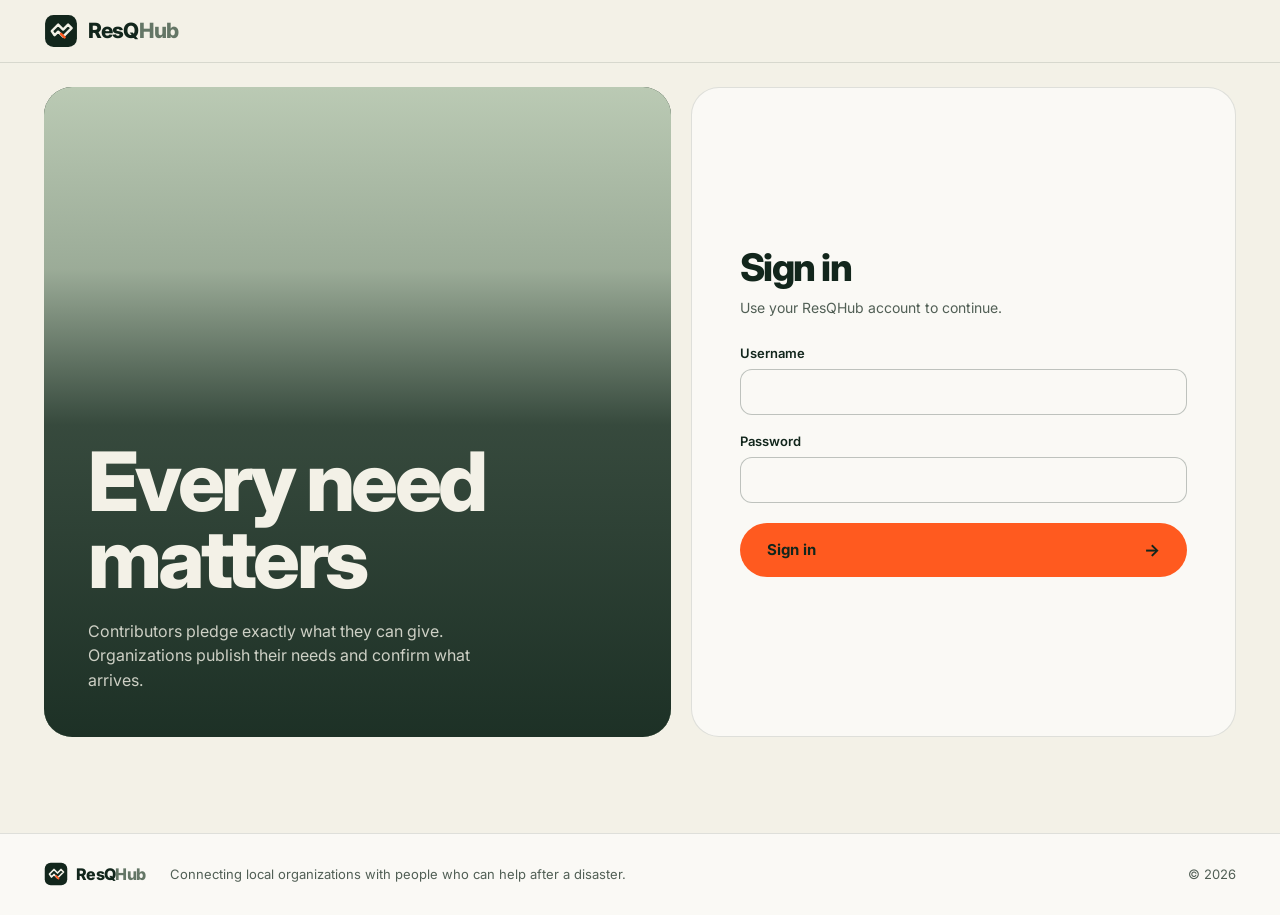
==== index.html @ 6f6820b9 "Remove eyebrow labels from page intros Drop the small uppercase labels above the home, dashboard, di" ====
<!doctype html>
<html lang="en">

<head>
    <meta charset="utf-8">
    <meta name="viewport" content="width=device-width, initial-scale=1">
    <title>ResQHub | Every need matters</title>
    <meta name="description" content="Find relief needs published by local organizations and pledge what you can give.">
    <link rel="preconnect" href="https://fonts.googleapis.com">
    <link rel="preconnect" href="https://fonts.gstatic.com" crossorigin>
    <link rel="stylesheet" href="https://fonts.googleapis.com/css2?family=Inter:wght@400;500;600;700;800&display=swap">
    <link rel="stylesheet" href="css/styles.css">
    <script src="js/store.js" defer></script>
    <script src="js/auth.js" defer></script>
    <script src="js/ui.js" defer></script>
    <script src="js/pages/home.js" defer></script>
</head>

<body>
    <a class="skip" href="#main">Skip to content</a>

    <header class="topbar">
        <div class="topbar__inner">
            <a class="brand" href="index.html" aria-label="ResQHub home">
                <svg class="brand__mark" viewBox="0 0 48 48" aria-hidden="true">
                    <rect class="bm-bg" x="1.5" y="1.5" width="45" height="45" rx="12" />
                    <path class="bm-line" d="M11 24l9-9 7 7 7-7 5 5-12 12-7-7-5 5z" />
                    <path class="bm-spark" d="M24 28l5 5" />
                </svg>
                <span class="brand__name">ResQ<span>Hub</span></span>
            </a>
            <nav class="nav" aria-label="Main">
                <a href="index.html" aria-current="page">Home</a>
                <a class="hub-only" href="dashboard.html">My organization</a>
                <a class="hub-only" href="offers.html">Incoming offers <span class="count" data-pending-count hidden></span></a>
                <a href="disasters.html">Disasters</a>
            </nav>
            <div class="account">
                <span class="account__who"><strong data-account-name></strong><small data-account-role></small></span>
                <button class="btn btn--ghost btn--sm" type="button" data-logout>Log out</button>
            </div>
        </div>
    </header>

    <main class="wrap" id="main">
        <div class="flash" id="flash" aria-live="polite"></div>

        <section class="hero" aria-labelledby="hero-title">
            <span class="hero__media" aria-hidden="true"></span>
            <div class="hero__content">
                <h1 id="hero-title">Every need<br>matters</h1>
                <p class="lede citizen-only">Find a specific request from a local organization and pledge exactly what you can give.</p>
                <p class="lede hub-only">Publish what your organization needs and follow every pledge until it arrives.</p>
                <div class="actions">
                    <a class="btn btn--loud btn--lg citizen-only" href="#needs">Explore needs <span class="arrow" aria-hidden="true">→</span></a>
                    <a class="btn btn--loud btn--lg hub-only" href="need-form.html">Publish a need <span aria-hidden="true">+</span></a>
                    <a class="btn btn--ghost btn--lg" href="disasters.html">View disasters <span class="arrow" aria-hidden="true">→</span></a>
                </div>
            </div>
            <dl class="hero__stats">
                <div><dt>Open needs</dt><dd id="stat-needs">–</dd></div>
                <div><dt>Disaster events</dt><dd id="stat-events">–</dd></div>
                <div><dt>Organizations</dt><dd id="stat-hubs">–</dd></div>
            </dl>
        </section>

        <section class="section" id="needs" aria-labelledby="needs-title">
            <div class="section__head">
                <div>
                    <h2 id="needs-title">Relief needs <span class="pill-num" id="open-count" title="Open needs">0</span></h2>
                    <p class="citizen-only">Find a specific request and offer the quantity you can provide.</p>
                    <p class="hub-only">Every published request. You can edit the ones your organization owns.</p>
                </div>
            </div>

            <form class="toolbar" id="filters" role="search" aria-label="Filter needs">
                <div class="field field--grow">
                    <label class="field__label" for="search">Search</label>
                    <input class="input" id="search" type="search" placeholder="Needs, locations, organizations" autocomplete="off">
                </div>
                <div class="field">
                    <label class="field__label" for="category">Category</label>
                    <select class="input select" id="category">
                        <option value="All">All categories</option>
                        <option value="Goods">Goods</option>
                        <option value="Volunteers">Volunteers</option>
                    </select>
                </div>
                <div class="field">
                    <label class="field__label" for="disaster">Disaster</label>
                    <select class="input select" id="disaster">
                        <option value="All">All disasters</option>
                    </select>
                </div>
            </form>

            <p class="results-count" id="result-count" aria-live="polite"></p>
            <div class="cards" id="results"></div>
        </section>

        <nav class="shortcuts" aria-label="Shortcuts">
            <a class="shortcut" href="disasters.html">Disasters <span aria-hidden="true">↗</span></a>
            <a class="shortcut hub-only" href="dashboard.html">My organization <span aria-hidden="true">↗</span></a>
            <a class="shortcut hub-only" href="offers.html">Incoming offers <span aria-hidden="true">↗</span></a>
        </nav>
    </main>

    <footer class="footer">
        <div class="footer__inner">
            <p class="footer__brand">
                <svg class="footer__mark" viewBox="0 0 48 48" aria-hidden="true">
                    <rect class="bm-bg" x="1.5" y="1.5" width="45" height="45" rx="12" />
                    <path class="bm-line" d="M11 24l9-9 7 7 7-7 5 5-12 12-7-7-5 5z" />
                    <path class="bm-spark" d="M24 28l5 5" />
                </svg>
                <span class="brand__name">ResQ<span>Hub</span></span>
            </p>
            <p class="footer__text">Connecting local organizations with people who can help after a disaster.</p>
            <p class="footer__copy">&copy; 2026</p>
        </div>
    </footer>
</body>

</html>
---- css/styles.css ----
/* =========================================================================
   ResQHub styles

   Three-color system (60 / 30 / 10):
     --base  60%  cream        page background and surfaces
     --soft  30%  sage green   hero, tiles, chips, active states
     --loud  10%  orange       primary actions and things that need attention
   --ink is the darkest shade of the green and is used for text.
   Every other color in this file is mixed from these four: no new hues.
   ========================================================================= */

/* ---------- 1. Tokens ---------- */
:root {
  --base: #F3F1E7;
  --soft: #C9D8C1;
  --loud: #FF5A1F;
  --ink: #12261C;

  --on-loud: var(--ink);
  --surface: color-mix(in srgb, var(--base) 40%, #fff);
  --soft-tint: color-mix(in srgb, var(--soft) 38%, var(--base));
  --line: color-mix(in srgb, var(--ink) 12%, transparent);
  --line-strong: color-mix(in srgb, var(--ink) 26%, transparent);
  --muted: color-mix(in srgb, var(--ink) 72%, var(--base));
  --ink-on-soft: color-mix(in srgb, var(--ink) 86%, var(--soft));

  /* Text and lines on top of photos (photos sit under a dark green scrim) */
  --on-photo: var(--base);
  --on-photo-muted: color-mix(in srgb, var(--base) 82%, transparent);
  --on-photo-line: color-mix(in srgb, var(--base) 22%, transparent);
  --glass: color-mix(in srgb, var(--ink) 55%, transparent);

  --radius-lg: 28px;
  --radius: 18px;
  --radius-sm: 12px;
  --pill: 999px;
  --shadow-lift: 0 22px 40px -22px color-mix(in srgb, var(--ink) 40%, transparent);
  --font: "Inter", system-ui, -apple-system, "Segoe UI", Roboto, Arial, sans-serif;

  /* Photos (blended into the sage hue, see .photo) */
  --img-hero: url("https://images.unsplash.com/photo-1470770841072-f978cf4d019e?auto=format&fit=crop&w=2000&q=80");
  --img-flood: url("https://images.unsplash.com/photo-1500534623283-312aade485b7?auto=format&fit=crop&w=900&q=75");
  --img-fire: url("https://images.unsplash.com/photo-1473448912268-2022ce9509d8?auto=format&fit=crop&w=900&q=75");
  --img-quake: url("https://images.unsplash.com/photo-1441974231531-c6227db76b6e?auto=format&fit=crop&w=900&q=75");
}

/* ---------- 2. Base ---------- */
*,
*::before,
*::after { box-sizing: border-box; }

[hidden] { display: none !important; }

html {
  -webkit-text-size-adjust: 100%;
  scroll-padding-top: 150px;
}

body {
  margin: 0;
  min-height: 100vh;
  display: flex;
  flex-direction: column;
  background: var(--base);
  color: var(--ink);
  font: 400 15px/1.55 var(--font);
  -webkit-font-smoothing: antialiased;
}

h1, h2, h3 { margin: 0; line-height: 1.1; }
p, dl, dd { margin: 0; }
a { color: inherit; }
img, svg { display: block; }
button, input, select, textarea { font: inherit; color: inherit; }

:focus-visible {
  outline: 3px solid var(--ink);
  outline-offset: 3px;
}

.on-photo :focus-visible { outline-color: var(--base); }

.skip {
  position: absolute;
  top: -60px;
  left: 16px;
  z-index: 100;
  padding: 10px 16px;
  border-radius: var(--pill);
  background: var(--ink);
  color: var(--base);
  font-weight: 600;
  text-decoration: none;
}

.skip:focus { top: 12px; }

/* Role-based visibility (body[data-role] is set by js/ui.js) */
body:not([data-role="hub"]) .hub-only { display: none; }
body[data-role="hub"] .citizen-only { display: none; }

/* ---------- 3. Layout ---------- */
.wrap {
  flex: 1;
  width: 100%;
  max-width: 1240px;
  margin: 0 auto;
  padding: 0 24px 96px;
}

.two {
  display: grid;
  grid-template-columns: minmax(0, 1fr) minmax(0, 1fr);
  gap: 20px;
  align-items: stretch;
}

.section {
  margin-top: 64px;
  scroll-margin-top: 120px; /* #needs lands below the sticky header */
}

.section__head {
  display: flex;
  align-items: flex-end;
  justify-content: space-between;
  gap: 16px;
  margin-bottom: 24px;
}

.section__head h2 {
  display: flex;
  align-items: center;
  gap: 12px;
  font-size: clamp(28px, 3.4vw, 40px);
  font-weight: 800;
  letter-spacing: -.04em;
}

.section__head p { margin-top: 8px; color: var(--muted); }

/* ---------- 4. Header ---------- */
.topbar {
  position: sticky;
  top: 0;
  z-index: 20;
  background: color-mix(in srgb, var(--base) 90%, transparent);
  backdrop-filter: blur(12px);
  border-bottom: 1px solid var(--line);
}

.topbar__inner {
  max-width: 1240px;
  margin: 0 auto;
  padding: 14px 24px;
  display: flex;
  align-items: center;
  gap: 28px;
}

.brand {
  display: inline-flex;
  align-items: center;
  gap: 10px;
  font-size: 21px;
  font-weight: 800;
  letter-spacing: -.04em;
  text-decoration: none;
}

.brand__mark { width: 34px; height: 34px; flex: none; }
.bm-bg { fill: var(--ink); }
.bm-line { fill: none; stroke: var(--base); stroke-width: 3.4; stroke-linecap: round; stroke-linejoin: round; }
.bm-spark { fill: none; stroke: var(--loud); stroke-width: 3.6; stroke-linecap: round; }
.brand__name span { color: color-mix(in srgb, var(--ink) 55%, var(--soft)); }

.nav {
  display: flex;
  flex: 1;
  flex-wrap: wrap;
  gap: 4px;
}

.nav a {
  display: inline-flex;
  align-items: center;
  gap: 8px;
  padding: 9px 14px;
  border-radius: var(--pill);
  color: var(--muted);
  font-size: 14px;
  font-weight: 600;
  text-decoration: none;
  transition: background-color .15s, color .15s;
}

.nav a:hover { color: var(--ink); background: var(--soft-tint); }
.nav a[aria-current="page"] { color: var(--ink); background: var(--soft); }

/* Signed-in user and "Log out" (filled by js/ui.js) */
.account {
  display: flex;
  align-items: center;
  gap: 12px;
  white-space: nowrap;
}

.account__who {
  display: grid;
  line-height: 1.25;
  text-align: right;
}

.account__who strong { font-size: 13.5px; font-weight: 700; }
.account__who small { color: var(--muted); font-size: 12px; }

/* ---------- 5. Buttons ---------- */
.btn {
  --b-bg: var(--surface);
  --b-fg: var(--ink);
  --b-bd: var(--line-strong);
  display: inline-flex;
  align-items: center;
  justify-content: center;
  gap: 10px;
  min-height: 42px;
  padding: 0 18px;
  border: 1px solid var(--b-bd);
  border-radius: var(--pill);
  background: var(--b-bg);
  color: var(--b-fg);
  font: 600 14px/1 var(--font);
  text-decoration: none;
  white-space: nowrap;
  cursor: pointer;
  transition: background-color .15s, box-shadow .2s, transform .15s;
}

.btn:hover { --b-bg: var(--soft-tint); }
.btn:active { transform: translateY(1px); }

.btn--ghost { --b-bg: transparent; }
.btn--ghost:hover { --b-bg: color-mix(in srgb, var(--surface) 55%, transparent); }

/* The loud button: use it only for the main action of a screen or row */
.btn--loud {
  --b-bg: var(--loud);
  --b-fg: var(--on-loud);
  --b-bd: transparent;
  font-weight: 700;
}

.btn--loud:hover {
  --b-bg: var(--loud);
  transform: translateY(-1px);
  box-shadow: 0 10px 24px -10px color-mix(in srgb, var(--loud) 80%, var(--ink));
}

.btn--light { --b-bg: var(--base); --b-bd: transparent; }
.btn--light:hover { --b-bg: var(--surface); }

.btn--lg { min-height: 54px; padding: 0 26px; font-size: 15px; }
.btn--sm { min-height: 36px; padding: 0 14px; font-size: 13px; }

.btn:disabled,
.btn.is-disabled {
  --b-bg: transparent;
  --b-fg: var(--muted);
  --b-bd: var(--line);
  cursor: not-allowed;
  box-shadow: none;
  transform: none;
}

.on-photo .btn--ghost { --b-fg: var(--on-photo); --b-bd: color-mix(in srgb, var(--base) 45%, transparent); }
.on-photo .btn--ghost:hover { --b-bg: color-mix(in srgb, var(--base) 12%, transparent); }

.on-photo .btn.is-disabled {
  --b-fg: color-mix(in srgb, var(--base) 78%, transparent);
  --b-bd: color-mix(in srgb, var(--base) 35%, transparent);
}

.btn .arrow { font-size: 17px; line-height: 0; transition: transform .15s; }
.btn:hover .arrow { transform: translateX(3px); }

.back {
  display: inline-flex;
  align-items: center;
  gap: 8px;
  color: var(--muted);
  font-size: 14px;
  font-weight: 600;
  text-decoration: none;
}

.back:hover { color: var(--ink); }
.on-photo .back { color: var(--on-photo-muted); }
.on-photo .back:hover { color: var(--on-photo); }

/* ---------- 6. Small labels: chip, tag, counts ---------- */
.chip {
  display: inline-flex;
  align-items: center;
  gap: 7px;
  padding: 6px 11px 6px 9px;
  border-radius: var(--pill);
  background: var(--base);
  color: var(--ink);
  font-size: 11px;
  font-weight: 700;
  letter-spacing: .08em;
  text-transform: uppercase;
  white-space: nowrap;
}

.chip img { width: 15px; height: 15px; }

.chip--glass,
.on-photo .tag {
  background: var(--glass);
  color: var(--on-photo);
  box-shadow: inset 0 0 0 1px var(--on-photo-line);
  backdrop-filter: blur(8px);
}

.tag {
  align-self: flex-start;
  display: inline-block;
  padding: 4px 10px;
  border-radius: var(--pill);
  background: var(--soft-tint);
  font-size: 11px;
  font-weight: 700;
  letter-spacing: .06em;
  text-transform: uppercase;
}

/* A category tag with a status badge next to it */
.tags {
  display: flex;
  flex-wrap: wrap;
  align-items: center;
  gap: 6px;
}

.tags .tag { align-self: auto; }

.pill-num {
  display: inline-grid;
  place-items: center;
  min-width: 36px;
  height: 36px;
  padding: 0 10px;
  border-radius: var(--pill);
  background: var(--soft);
  font-size: 15px;
  font-weight: 700;
  letter-spacing: 0;
}

/* Loud badge: counts that need someone's attention (pending offers) */
.count {
  display: inline-grid;
  place-items: center;
  min-width: 22px;
  height: 22px;
  padding: 0 7px;
  border-radius: var(--pill);
  background: var(--loud);
  color: var(--on-loud);
  font-size: 12px;
  font-weight: 700;
  line-height: 1;
  white-space: nowrap; /* "1 pending" stays on one line next to a long title */
  flex: none;
}

/* ---------- 7. Hero (home) ---------- */
.hero {
  position: relative;
  isolation: isolate;
  overflow: hidden;
  min-height: 540px;
  margin-top: 24px;
  padding: 72px 64px 36px;
  border-radius: var(--radius-lg);
  background: var(--soft);
  display: flex;
  flex-direction: column;
  justify-content: space-between;
  gap: 56px;
}

.hero__media {
  position: absolute;
  inset: 0;
  z-index: -2;
  background: var(--soft) var(--img-hero) center 55% / cover;
  background-blend-mode: luminosity;
}

.hero::after {
  content: "";
  position: absolute;
  inset: 0;
  z-index: -1;
  background: linear-gradient(90deg, var(--soft) 38%, color-mix(in srgb, var(--soft) 72%, transparent) 62%, color-mix(in srgb, var(--soft) 8%, transparent) 100%);
}

.hero__content { max-width: 800px; }

.hero h1 {
  margin: 0 0 26px;
  font-size: clamp(56px, 9vw, 128px);
  font-weight: 800;
  line-height: .94;
  letter-spacing: -.045em;
}

.lede {
  max-width: 520px;
  color: var(--ink-on-soft);
  font-size: 17px;
}

.actions {
  display: flex;
  flex-wrap: wrap;
  gap: 12px;
  margin-top: 32px;
}

.hero__stats {
  display: grid;
  grid-template-columns: repeat(3, minmax(0, 1fr));
  gap: 16px;
  max-width: 640px;
  padding-top: 20px;
  border-top: 1px solid color-mix(in srgb, var(--ink) 24%, transparent);
}

.hero__stats dt { color: var(--ink-on-soft); font-size: 13px; }
.hero__stats dd { margin-top: 2px; font-size: 34px; font-weight: 800; letter-spacing: -.035em; }

/* ---------- 8. Page intro ---------- */
.intro { padding: 44px 0 28px; }

.intro .back + .intro__title { margin-top: 16px; }

.intro__title {
  font-size: clamp(34px, 4.6vw, 56px);
  font-weight: 800;
  letter-spacing: -.045em;
}

.intro__text {
  max-width: 620px;
  margin-top: 12px;
  color: var(--muted);
  font-size: 16px;
}

.intro__actions {
  display: flex;
  flex-wrap: wrap;
  gap: 12px;
  margin-top: 24px;
}

/* ---------- 9. Photo surfaces ---------- */
/* .on-photo puts light text over a photo; the ::after scrim keeps it readable */
.on-photo {
  position: relative;
  isolation: isolate;
  overflow: hidden;
  background: var(--ink);
  color: var(--on-photo);
}

.on-photo::after {
  content: "";
  position: absolute;
  inset: 0;
  z-index: -1;
  pointer-events: none;
  background: linear-gradient(180deg,
      color-mix(in srgb, var(--ink) 8%, transparent) 0%,
      color-mix(in srgb, var(--ink) 25%, transparent) 28%,
      color-mix(in srgb, var(--ink) 80%, transparent) 52%,
      color-mix(in srgb, var(--ink) 94%, transparent) 100%);
}

.on-photo--side::after {
  background: linear-gradient(90deg,
      color-mix(in srgb, var(--ink) 94%, transparent) 0%,
      color-mix(in srgb, var(--ink) 78%, transparent) 45%,
      color-mix(in srgb, var(--ink) 28%, transparent) 100%);
}

/* Luminosity blend: the photo keeps its light and shade but takes the sage hue */
.photo {
  position: absolute;
  inset: 0;
  z-index: -2;
  background-color: var(--soft);
  background-position: center;
  background-size: cover;
  background-blend-mode: luminosity;
  transition: transform .6s ease;
}

.photo--flood { background-image: var(--img-flood); }
.photo--fire { background-image: var(--img-fire); }
.photo--quake { background-image: var(--img-quake); }
.photo--hero { background-image: var(--img-hero); }

/* ---------- 10. Cards (needs and disaster events) ---------- */
.cards {
  display: grid;
  grid-template-columns: repeat(3, minmax(0, 1fr));
  gap: 20px;
}

.card {
  display: flex;
  flex-direction: column;
  min-height: 500px;
  border-radius: var(--radius);
  transition: transform .2s, box-shadow .2s;
}

.card:hover {
  transform: translateY(-3px);
  box-shadow: var(--shadow-lift);
}

.card:hover .photo { transform: scale(1.05); }

.card__top {
  flex: 1 0 150px;
  display: flex;
  flex-wrap: wrap;
  align-items: flex-start;
  justify-content: space-between;
  gap: 8px;
  padding: 16px;
}

.card__body {
  display: flex;
  flex-direction: column;
  padding: 0 22px 20px;
}

.card__title {
  margin: 12px 0 6px;
  font-size: 23px;
  font-weight: 700;
  letter-spacing: -.03em;
}

.card__sub,
.card__meta,
.card__place { color: var(--on-photo-muted); font-size: 13px; }

.card__meta { font-size: 12.5px; }

.card__desc {
  display: -webkit-box;
  -webkit-box-orient: vertical;
  -webkit-line-clamp: 3;
  overflow: hidden;
  margin-top: 10px;
  color: var(--on-photo-muted);
  font-size: 14px;
}

.qty {
  display: flex;
  align-items: baseline;
  justify-content: space-between;
  gap: 8px;
  padding-top: 22px;
}

.qty strong { font-size: 30px; font-weight: 800; letter-spacing: -.04em; }
.qty small { margin-left: 4px; color: var(--on-photo-muted); font-size: 13px; font-weight: 500; letter-spacing: 0; }
.qty span { color: var(--on-photo-muted); font-size: 13px; }

.card__foot {
  display: flex;
  align-items: center;
  justify-content: space-between;
  gap: 12px;
  min-height: 53px; /* same height with or without a button (an Organization Representative sees none on other hubs' needs) */
  margin-top: 18px;
  padding-top: 16px;
  border-top: 1px solid var(--on-photo-line);
}

.card--event { min-height: 470px; }

.mini-stats {
  display: flex;
  gap: 32px;
  margin-top: 18px;
}

.mini-stats dt { color: var(--on-photo-muted); font-size: 12.5px; }
.mini-stats dd { font-size: 26px; font-weight: 800; letter-spacing: -.035em; }

/* ---------- 11. Progress bar ---------- */
.bar {
  appearance: none;
  -webkit-appearance: none;
  display: block;
  width: 100%;
  height: 8px;
  margin: 12px 0 10px;
  border: 0;
  border-radius: var(--pill);
  overflow: hidden;
  background: color-mix(in srgb, var(--soft) 55%, var(--base));
  color: var(--ink);
}

.bar::-webkit-progress-bar { background: color-mix(in srgb, var(--soft) 55%, var(--base)); border-radius: var(--pill); }
.bar::-webkit-progress-value { background: var(--ink); border-radius: var(--pill); }
.bar::-moz-progress-bar { background: var(--ink); border-radius: var(--pill); }

.on-photo .bar,
.on-photo .bar::-webkit-progress-bar { background: color-mix(in srgb, var(--base) 24%, transparent); }
.on-photo .bar::-webkit-progress-value { background: var(--base); }
.on-photo .bar::-moz-progress-bar { background: var(--base); }

/* ---------- 12. Banner (disaster details) ---------- */
.banner {
  min-height: 420px;
  margin-top: 24px;
  padding: 32px 48px 36px;
  border-radius: var(--radius-lg);
  display: flex;
  flex-direction: column;
  gap: 28px;
}

.banner__top {
  display: flex;
  align-items: center;
  justify-content: space-between;
  gap: 12px;
  margin-bottom: auto;
}

.banner__title {
  max-width: 780px;
  font-size: clamp(36px, 5vw, 64px);
  font-weight: 800;
  letter-spacing: -.045em;
}

.banner__text {
  max-width: 620px;
  margin-top: 14px;
  color: var(--on-photo-muted);
  font-size: 16px;
}

/* ---------- 13. Panels and facts ---------- */
.panel {
  padding: 28px;
  background: var(--surface);
  border: 1px solid var(--line);
  border-radius: var(--radius);
}

.panel.on-photo { border: 0; }

.panel--photo {
  min-height: 520px;
  display: flex;
  flex-direction: column;
}

.panel__top {
  display: flex;
  flex-wrap: wrap;
  align-items: flex-start;
  justify-content: space-between;
  gap: 8px;
  margin-bottom: auto;
  padding-bottom: 32px;
}

.panel__head {
  display: flex;
  align-items: center;
  justify-content: space-between;
  gap: 12px;
}

.panel__title { font-size: 24px; font-weight: 800; letter-spacing: -.035em; }
.panel__title--lg { font-size: clamp(28px, 3.2vw, 38px); letter-spacing: -.04em; }
.panel__sub { margin-top: 8px; color: var(--muted); font-size: 14px; }
.on-photo .panel__sub,
.panel__notes { color: var(--on-photo-muted); }
.panel__notes { font-size: 14px; }

.panel--form { max-width: 860px; }

/* Success box on top of the need form (need-form.html): the form stays visible, blurred, behind it */
.panel--form { position: relative; }

.form-done {
  position: absolute;
  inset: 0;
  z-index: 2;
  display: flex;
  align-items: flex-start;
  justify-content: center;
  padding: 56px 24px;
  border-radius: inherit;
  background: color-mix(in srgb, var(--surface) 72%, transparent);
  backdrop-filter: blur(3px);
}

.form-done__box {
  width: min(100%, 540px);
  padding: 32px 32px 28px;
  border: 1px solid var(--line);
  border-radius: var(--radius);
  background: var(--surface);
  box-shadow: var(--shadow-lift);
  text-align: center;
}

.form-done__box:focus { outline: none; }

.form-done__box::before {
  content: "✓";
  display: grid;
  place-items: center;
  width: 48px;
  height: 48px;
  margin: 0 auto 16px;
  border-radius: 50%;
  background: var(--ink);
  color: var(--base);
  font-size: 22px;
  font-weight: 800;
}

.form-done__title { font-size: 24px; font-weight: 800; letter-spacing: -.035em; }
.form-done__text { margin-top: 8px; color: var(--muted); font-size: 15px; }

.form-done__actions {
  display: flex;
  flex-wrap: wrap;
  justify-content: center;
  gap: 10px;
  margin-top: 24px;
}

.facts {
  display: grid;
  grid-template-columns: repeat(3, minmax(0, 1fr));
  gap: 10px;
  margin: 20px 0;
}

.facts--4 { grid-template-columns: repeat(4, minmax(0, 1fr)); margin: 0; }

.facts div { padding: 12px 14px; border-radius: var(--radius-sm); background: var(--soft-tint); }
.facts dt { color: var(--ink-on-soft); font-size: 12px; }
.facts dd { margin-top: 2px; font-size: 17px; font-weight: 700; overflow-wrap: anywhere; }

.on-photo .facts div {
  background: color-mix(in srgb, var(--base) 12%, transparent);
  box-shadow: inset 0 0 0 1px var(--on-photo-line);
  backdrop-filter: blur(8px);
}

.on-photo .facts dt { color: var(--on-photo-muted); }

/* ---------- 14. Need rows (disaster details, dashboard) ---------- */
.rows { display: grid; gap: 12px; }

.row {
  display: flex;
  align-items: center;
  justify-content: space-between;
  gap: 24px;
  padding: 22px 24px;
  background: var(--surface);
  border: 1px solid var(--line);
  border-radius: var(--radius);
}

.row__main { flex: 1; min-width: 0; }

.row__title {
  margin: 10px 0 4px;
  font-size: 20px;
  font-weight: 700;
  letter-spacing: -.025em;
}

.row__sub,
.row__meta { color: var(--muted); font-size: 13.5px; }
.row .bar { max-width: 440px; }

.row__side {
  flex: none;
  min-width: 180px;
  display: flex;
  flex-direction: column;
  align-items: flex-end;
  gap: 2px;
  text-align: right;
}

.row__qty { font-size: 28px; font-weight: 800; letter-spacing: -.04em; line-height: 1.1; }
.row__qty small { margin-left: 4px; color: var(--muted); font-size: 13px; font-weight: 500; letter-spacing: 0; }
.row__hint { margin-bottom: 10px; color: var(--muted); font-size: 12.5px; }

.hub-group + .hub-group { margin-top: 36px; }

.hub-group__head {
  display: flex;
  flex-wrap: wrap;
  align-items: flex-end;
  justify-content: space-between;
  gap: 8px 12px;
  margin-bottom: 14px;
  padding-bottom: 12px;
  border-bottom: 1px solid var(--line);
}

.hub-group__name { font-size: 22px; font-weight: 800; letter-spacing: -.03em; }
.hub-group__mail { color: var(--muted); font-size: 13.5px; }
.hub-group__count { color: var(--muted); font-size: 13.5px; font-weight: 600; }

/* ---------- 15. Dashboard stats ---------- */
.stats {
  display: grid;
  grid-template-columns: repeat(3, minmax(0, 1fr));
  gap: 16px;
}

.stat {
  padding: 22px 24px;
  border-radius: var(--radius);
  background: var(--soft);
}

.stat__value {
  display: flex;
  align-items: center;
  gap: 12px;
  font-size: 40px;
  font-weight: 800;
  letter-spacing: -.04em;
  line-height: 1.1;
}

.stat__label { color: var(--ink-on-soft); font-size: 14px; }

/* Pending offers waiting for this hub: a loud dot next to the number */
.stat--alert .stat__value::after {
  content: "";
  width: 12px;
  height: 12px;
  border-radius: 50%;
  background: var(--loud);
}

/* ---------- 16. Forms ---------- */
.toolbar {
  display: flex;
  flex-wrap: wrap;
  align-items: flex-end;
  gap: 12px;
  padding: 16px;
  border-radius: var(--radius);
  background: var(--soft-tint);
}

.results-count { margin: 18px 0 14px; color: var(--muted); font-size: 14px; }

.form { display: grid; gap: 16px; }

.formgrid {
  display: grid;
  grid-template-columns: repeat(2, minmax(0, 1fr));
  gap: 18px;
}

.formgrid .wide { grid-column: 1 / -1; }

.field { display: flex; flex-direction: column; gap: 6px; min-width: 0; }
.toolbar .field { flex: 0 1 220px; }
.toolbar .field--grow { flex: 1 1 320px; }

.field__label { font-size: 13px; font-weight: 600; }
.field__hint { color: var(--muted); font-size: 12.5px; }

.input {
  width: 100%;
  min-height: 46px;
  padding: 0 14px;
  border: 1px solid var(--line-strong);
  border-radius: var(--radius-sm);
  background: var(--surface);
  color: var(--ink);
  transition: border-color .15s, box-shadow .15s;
}

textarea.input {
  min-height: 104px;
  padding: 12px 14px;
  line-height: 1.5;
  resize: vertical;
}

.input::placeholder { color: color-mix(in srgb, var(--ink) 50%, var(--base)); }

.input:focus {
  outline: none;
  border-color: var(--ink);
  box-shadow: 0 0 0 4px color-mix(in srgb, var(--soft) 70%, transparent);
}

.input:disabled { opacity: .6; cursor: not-allowed; }

.input[aria-invalid="true"] {
  border-color: var(--ink);
  box-shadow: 0 0 0 3px var(--loud);
}

.select {
  appearance: none;
  -webkit-appearance: none;
  padding-right: 38px;
  cursor: pointer;
  background-image:
    linear-gradient(45deg, transparent 50%, var(--ink) 50%),
    linear-gradient(135deg, var(--ink) 50%, transparent 50%);
  background-position: calc(100% - 20px) 52%, calc(100% - 15px) 52%;
  background-size: 5px 5px;
  background-repeat: no-repeat;
}

.hint { color: var(--muted); font-size: 12.5px; }

.form .actions { margin-top: 4px; }
.panel__sub + .form { margin-top: 24px; }
.form-message:empty { display: none; }

/* ---------- 17. Messages ---------- */
.flash { margin-top: 20px; }
.flash:empty { display: none; }

.notice {
  display: flex;
  align-items: center;
  gap: 12px;
  padding: 13px 16px;
  border-radius: var(--radius-sm);
  background: var(--soft-tint);
  font-size: 14px;
}

.notice--ok::before,
.notice--error::before {
  flex: none;
  display: inline-grid;
  place-items: center;
  width: 20px;
  height: 20px;
  border-radius: 50%;
  font-size: 12px;
  font-weight: 800;
}

.notice--ok::before { content: "✓"; background: var(--ink); color: var(--base); }
.notice--error { background: color-mix(in srgb, var(--loud) 12%, var(--surface)); }
.notice--error::before { content: "!"; background: var(--loud); color: var(--on-loud); }

/* ---------- 18. Incoming offers ---------- */
.offers { margin-top: 18px; }

.offer {
  display: flex;
  flex-wrap: wrap;
  align-items: center;
  justify-content: space-between;
  gap: 10px 16px;
  padding: 16px 0;
  border-top: 1px solid var(--line);
}

.offer__info { flex: 1 1 260px; min-width: 0; }
.offer .tags { margin-bottom: 6px; }
.offer__title { font-weight: 700; }
.offer__meta { color: var(--muted); font-size: 13px; overflow-wrap: anywhere; }

.offer__actions {
  flex: 0 0 auto;
  display: flex;
  flex-wrap: wrap;
  align-items: center;
  justify-content: flex-end;
  gap: 8px;
}

/* Status badges share the .tag shape; only the fill says which state it is.
   Offers: pending / received / declined. Needs: available / pledged / completed. */
.status {
  display: inline-block;
  padding: 4px 10px;
  border-radius: var(--pill);
  background: var(--soft-tint);
  font-size: 11px;
  font-weight: 700;
  letter-spacing: .06em;
  text-transform: uppercase;
  white-space: nowrap;
}

.status--pending { background: color-mix(in srgb, var(--loud) 22%, var(--base)); }
.status--available { background: var(--soft); }
.status--received,
.status--completed { background: var(--ink); color: var(--base); }
.status--pledged { background: transparent; box-shadow: inset 0 0 0 1px var(--line-strong); }
.status--declined { background: transparent; color: var(--muted); box-shadow: inset 0 0 0 1px var(--line); }

/* Confirm / decline dialog (offers.html). Native <dialog>: top layer, Esc closes */
.dialog {
  width: min(100% - 32px, 460px);
  padding: 0;
  border: 0;
  border-radius: var(--radius);
  background: var(--surface);
  color: var(--ink);
  box-shadow: var(--shadow-lift), 0 0 0 1px var(--line);
}

.dialog::backdrop {
  background: color-mix(in srgb, var(--ink) 45%, transparent);
  backdrop-filter: blur(2px);
}

.dialog__body { padding: 28px; }
.dialog__title { font-size: 22px; font-weight: 800; letter-spacing: -.03em; }

.dialog__offer {
  margin-top: 16px;
  padding: 14px 16px;
  border-radius: var(--radius-sm);
  background: var(--soft-tint);
}

.dialog__text { margin-top: 14px; color: var(--muted); font-size: 14.5px; }

.dialog__actions {
  display: flex;
  flex-wrap: wrap;
  justify-content: flex-end;
  gap: 10px;
  margin-top: 24px;
}

/* ---------- 19. Empty states and shortcuts ---------- */
.empty {
  grid-column: 1 / -1;
  display: grid;
  justify-items: center;
  gap: 10px;
  padding: 48px 24px;
  border: 1.5px dashed var(--line-strong);
  border-radius: var(--radius);
  color: var(--muted);
  text-align: center;
}

.empty__title { color: var(--ink); font-size: 18px; font-weight: 700; }
.empty .btn { margin-top: 6px; }

.shortcuts {
  display: grid;
  grid-template-columns: repeat(auto-fit, minmax(260px, 1fr));
  gap: 20px;
  margin-top: 20px;
}

.shortcut {
  display: flex;
  align-items: center;
  justify-content: space-between;
  gap: 16px;
  padding: 30px 32px;
  border-radius: var(--radius);
  background: var(--soft);
  font-size: 24px;
  font-weight: 800;
  letter-spacing: -.03em;
  text-decoration: none;
  transition: background-color .15s;
}

.shortcut:hover { background: color-mix(in srgb, var(--soft) 70%, var(--base)); }
.shortcut span { font-size: 28px; transition: transform .2s; }
.shortcut:hover span { transform: translate(3px, -3px); }

/* ---------- 20. Login ---------- */
.login {
  display: grid;
  grid-template-columns: minmax(0, 1.15fr) minmax(0, 1fr);
  gap: 20px;
  min-height: max(580px, calc(100svh - 250px));
  margin-top: 24px;
}

.login__media {
  display: flex;
  flex-direction: column;
  justify-content: flex-end;
  gap: 40px;
  padding: 40px 44px 44px;
  border-radius: var(--radius-lg);
}

.login__title {
  font-size: clamp(48px, 6.4vw, 96px);
  font-weight: 800;
  line-height: .94;
  letter-spacing: -.045em;
}

.login__text {
  max-width: 440px;
  margin-top: 22px;
  color: var(--on-photo-muted);
  font-size: 16px;
}

.login__panel {
  display: flex;
  flex-direction: column;
  justify-content: center;
  padding: 48px;
  border-radius: var(--radius-lg);
}

.login__submit { width: 100%; justify-content: space-between; }

/* ---------- 21. Footer ---------- */
.footer {
  border-top: 1px solid var(--line);
  background: var(--surface);
  color: var(--muted);
  font-size: 13px;
}

.footer__inner {
  max-width: 1240px;
  margin: 0 auto;
  padding: 28px 24px;
  display: flex;
  flex-wrap: wrap;
  align-items: center;
  gap: 10px 24px;
}

.footer__brand {
  display: inline-flex;
  align-items: center;
  gap: 8px;
  color: var(--ink);
  font-size: 16px;
  font-weight: 800;
  letter-spacing: -.04em;
}

.footer__mark { width: 24px; height: 24px; flex: none; }
.footer__text { flex: 1 1 280px; }
.footer__copy { margin-left: auto; white-space: nowrap; }

/* ---------- 22. Responsive ---------- */
@media (max-width: 1120px) {
  .topbar__inner { flex-wrap: wrap; gap: 10px 12px; padding: 12px 20px; }
  .nav { order: 3; flex: 1 1 100%; margin: 0 -6px; }
  .account { margin-left: auto; }
}

@media (max-width: 920px) {
  .wrap { padding: 0 20px 80px; }
  .hero { min-height: 480px; padding: 56px 40px 32px; }
  .cards { grid-template-columns: repeat(2, minmax(0, 1fr)); }
  .two { grid-template-columns: 1fr; }
  .panel--photo { min-height: 420px; }
  .banner { padding: 28px 32px 32px; }
  .facts--4 { grid-template-columns: repeat(2, minmax(0, 1fr)); }
  .login { grid-template-columns: 1fr; min-height: 0; }
  .login__media { min-height: 340px; }
  .login__panel { padding: 36px; }
}

@media (max-width: 600px) {
  .footer__inner { padding: 24px 16px; }
  .footer__copy { margin-left: 0; }
  .topbar__inner { padding: 12px 16px; }
  .account__who { display: none; }
  .wrap { padding: 0 16px 64px; }

  .hero { min-height: 0; margin-top: 16px; padding: 40px 22px 24px; border-radius: 22px; gap: 40px; }
  .hero::after { background: linear-gradient(180deg, color-mix(in srgb, var(--soft) 92%, transparent), color-mix(in srgb, var(--soft) 82%, transparent)); }
  .hero h1 { letter-spacing: -.04em; }
  .actions .btn { flex: 1 1 100%; justify-content: space-between; }
  .hero__stats dt { font-size: 12px; line-height: 1.3; }
  .hero__stats dd { font-size: 26px; }

  .intro { padding: 32px 0 22px; }
  .section { margin-top: 48px; }
  .section__head { flex-direction: column; align-items: flex-start; }

  .cards,
  .formgrid,
  .shortcuts { grid-template-columns: 1fr; }
  .card { min-height: 460px; }

  .banner { min-height: 0; padding: 22px 20px 24px; border-radius: 22px; }
  .panel { padding: 20px; }
  .facts { gap: 8px; }
  .facts div { padding: 10px 12px; }
  .facts dd { font-size: 15px; }

  .row { flex-direction: column; align-items: stretch; gap: 14px; padding: 18px; }
  .row__side { min-width: 0; align-items: flex-start; text-align: left; }

  .stats { gap: 10px; }
  .stat { padding: 16px; }
  .stat__value { font-size: 30px; }
  .stat__label { font-size: 12.5px; }

  .toolbar .field,
  .toolbar .field--grow { flex: 1 1 100%; }

  .offer__actions { justify-content: flex-start; }
  .dialog__body { padding: 22px 20px; }
  .dialog__actions { flex-direction: column-reverse; }
  .form-done { padding: 24px 16px; }
  .form-done__box { padding: 24px 20px 22px; }
  .form-done__actions .btn { flex: 1 1 100%; }
  .shortcut { padding: 24px; font-size: 21px; }

  .login { margin-top: 16px; gap: 14px; }
  .login__media { min-height: 240px; padding: 24px 22px; border-radius: 22px; gap: 28px; }
  .login__title { font-size: 46px; }
  .login__text { margin-top: 14px; font-size: 15px; }
  .login__panel { padding: 24px 20px; border-radius: 22px; }
}

@media (prefers-reduced-motion: reduce) {
  *,
  *::before,
  *::after {
    transition: none !important;
    scroll-behavior: auto !important;
  }
}
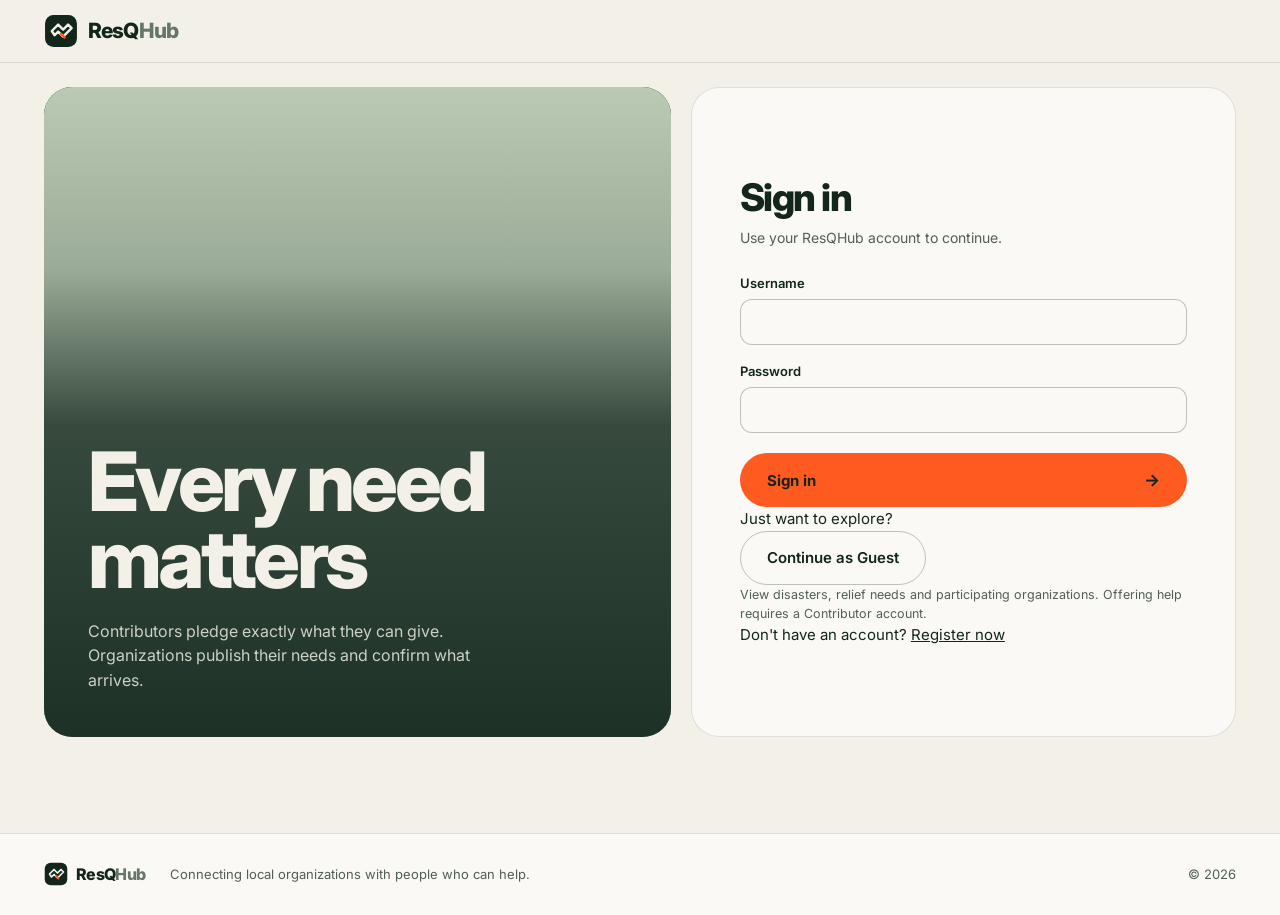
==== commit d571d61a: "Add logical details Add register page, guest logic, date and location logic" ====
--- a/index.html
+++ b/index.html
@@ -115,7 +115,7 @@
                 </svg>
                 <span class="brand__name">ResQ<span>Hub</span></span>
             </p>
-            <p class="footer__text">Connecting local organizations with people who can help after a disaster.</p>
+            <p class="footer__text">Connecting local organizations with people who can help.</p>
             <p class="footer__copy">&copy; 2026</p>
         </div>
     </footer>
--- a/css/styles.css
+++ b/css/styles.css
@@ -822,6 +822,7 @@
 .row__qty { font-size: 28px; font-weight: 800; letter-spacing: -.04em; line-height: 1.1; }
 .row__qty small { margin-left: 4px; color: var(--muted); font-size: 13px; font-weight: 500; letter-spacing: 0; }
 .row__hint { margin-bottom: 10px; color: var(--muted); font-size: 12.5px; }
+.row__qty + .btn { margin-top: 10px; } /* no hint between them on the dashboard */
 
 .hub-group + .hub-group { margin-top: 36px; }
 
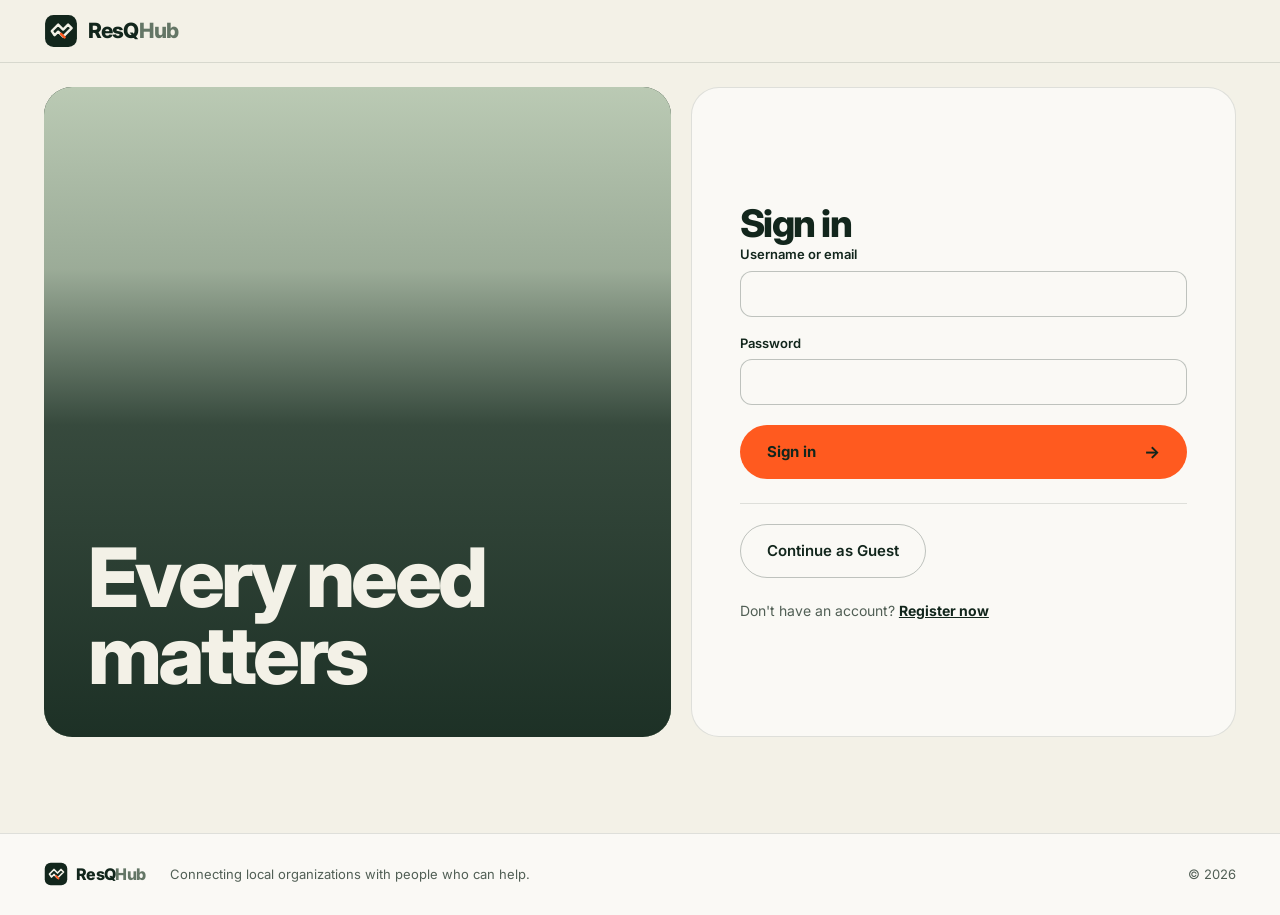
==== commit bf2d0664: "Add status and reset controls to need filters" ====
--- a/index.html
+++ b/index.html
@@ -92,6 +92,16 @@
                         <option value="All">All disasters</option>
                     </select>
                 </div>
+                <div class="field">
+                    <label class="field__label" for="status">Status</label>
+                    <select class="input select" id="status">
+                        <option value="All">All statuses</option>
+                        <option value="available">Available</option>
+                        <option value="pledged">Fully pledged</option>
+                        <option value="completed">Completed</option>
+                    </select>
+                </div>
+                <button class="btn btn--sm" id="reset-filters" type="reset">Clear filters</button>
             </form>
 
             <p class="results-count" id="result-count" aria-live="polite"></p>
--- a/css/styles.css
+++ b/css/styles.css
@@ -510,8 +510,10 @@
 }
 
 .photo--flood { background-image: var(--img-flood); }
-.photo--fire { background-image: var(--img-fire); }
-.photo--quake { background-image: var(--img-quake); }
+.photo--fire,
+.photo--industrial { background-image: var(--img-fire); }
+.photo--quake,
+.photo--landslide { background-image: var(--img-quake); }
 .photo--hero { background-image: var(--img-hero); }
 
 /* ---------- 10. Cards (needs and disaster events) ---------- */
@@ -1270,3 +1272,87 @@
     scroll-behavior: auto !important;
   }
 }
+
+/* Registration and delivery scheduling additions */
+.account-prompt { margin-top:22px; color:var(--muted); font-size:14px; }
+.account-prompt a { color:var(--ink); font-weight:700; text-decoration:underline; }
+.delivery-section { margin:26px 0 20px; padding-top:22px; border-top:1px solid var(--line); }
+.delivery-section .field { margin:15px 0; }
+.slot-entry { display:flex; gap:10px; flex-wrap:wrap; align-items:center; }
+.slot-entry .input { flex:1; min-width:190px; }
+.slot-list { display:grid; gap:8px; margin:12px 0; }
+.slot-item { display:flex; align-items:center; justify-content:space-between; gap:12px; padding:9px 12px; border:1px solid var(--line); border-radius:12px; }
+.delivery-address { padding:12px 14px; border:1px solid var(--line); border-radius:12px; font-weight:600; }
+
+/* English calendar for organization delivery slots. All styles remain external. */
+.english-picker{position:relative;flex:1;min-width:230px}
+.english-picker__trigger{width:100%;text-align:left;cursor:pointer;min-height:44px}
+.english-picker__panel{position:absolute;top:calc(100% + 6px);left:0;z-index:30;width:min(350px,calc(100vw - 44px));padding:16px;background:#fff;border:1px solid #d5ded9;border-radius:14px;box-shadow:0 16px 42px rgba(20,50,38,.16)}
+.english-picker__panel[hidden]{display:none}
+.english-picker__heading{display:flex;align-items:center;justify-content:space-between;gap:10px;margin-bottom:12px}
+.english-picker__calendar{display:grid;grid-template-columns:repeat(7,minmax(0,1fr));gap:4px;text-align:center}
+.english-picker__weekday{font-size:11px;font-weight:700;color:#64756b;padding:5px 0}
+.english-picker__day{border:0;background:transparent;border-radius:8px;min-height:34px;cursor:pointer;font:inherit;color:#243e32}
+.english-picker__day:hover:not(:disabled){background:#e9f2ed}
+.english-picker__day:disabled{opacity:.25;cursor:not-allowed}
+.english-picker__day--selected{background:#255a43!important;color:#fff!important}
+.english-picker__time{display:flex;align-items:center;gap:8px;margin-top:14px}
+.english-picker__time label{font-size:12px;font-weight:600}
+.english-picker__time .input{min-width:0;width:72px;flex:0 0 72px}
+.english-picker__footer{display:flex;justify-content:flex-end;gap:8px;margin-top:14px}
+
+/* Registration: consistent spacing when organization-only fields appear. */
+#register-form .formgrid { column-gap: 22px; row-gap: 20px; }
+#register-form #organization-fields:not([hidden]) { display: grid; gap: 20px; padding-top: 6px; }
+#register-form #organization-fields .field { gap: 9px; }
+#register-form .field__label { line-height: 1.4; }
+#register-form .formgrid .field { gap: 9px; }
+/* Date picker: one clear time selector, no separate hour/minute controls. */
+.english-picker__time { display: grid; grid-template-columns: 1fr; gap: 7px; margin-top: 16px; }
+.english-picker__time label { font-size: 13px; }
+.english-picker__time .input { width: 100%; min-width: 0; flex: none; }
+.english-picker__heading .btn:disabled { opacity: .3; cursor: not-allowed; }
+.english-picker__panel { max-height: min(560px, 78vh); overflow-y: auto; }
+@media (max-width: 540px) { #register-form .formgrid { grid-template-columns: 1fr; } }
+
+/* Guest browsing is read-only; hide all contribution-only prompts. */
+body[data-role="guest"] .citizen-only, body[data-role="guest"] .hub-only { display: none; }
+.guest-entry { margin-top: 1.5rem; padding-top: 1.25rem; border-top: 1px solid var(--line, #e3e7e9); display: grid; gap: .65rem; }
+.guest-entry > p { margin: 0; }
+.guest-entry .btn { justify-self: start; }
+
+/* Offer submission confirmation */
+.offer-success { margin: 32px auto 64px; text-align: center; }
+.offer-success .form-done__actions { justify-content: center; }
+
+/* Standalone contribution confirmation: no overlay or nested panels. */
+.offer-success {
+  position: static;
+  inset: auto;
+  display: block;
+  width: min(100%, 660px);
+  max-width: 660px;
+  margin: 48px auto 72px;
+  padding: 0;
+  border: 0;
+  border-radius: 0;
+  background: transparent;
+  backdrop-filter: none;
+  box-shadow: none;
+  text-align: center;
+}
+.offer-success[hidden] { display: none !important; }
+.offer-success .form-done__box {
+  width: 100%;
+  padding: clamp(28px, 5vw, 52px);
+  border-radius: 22px;
+  box-sizing: border-box;
+  box-shadow: var(--shadow-lift);
+}
+.offer-success .form-done__title { font-size: clamp(25px, 3.5vw, 32px); }
+.offer-success .form-done__text { max-width: 530px; margin: 14px auto 0; line-height: 1.65; }
+.offer-success .form-done__actions { justify-content: center; margin-top: 28px; }
+@media (max-width: 540px) {
+  .offer-success { margin: 24px auto 48px; }
+  .offer-success .form-done__box { padding: 28px 20px; }
+}
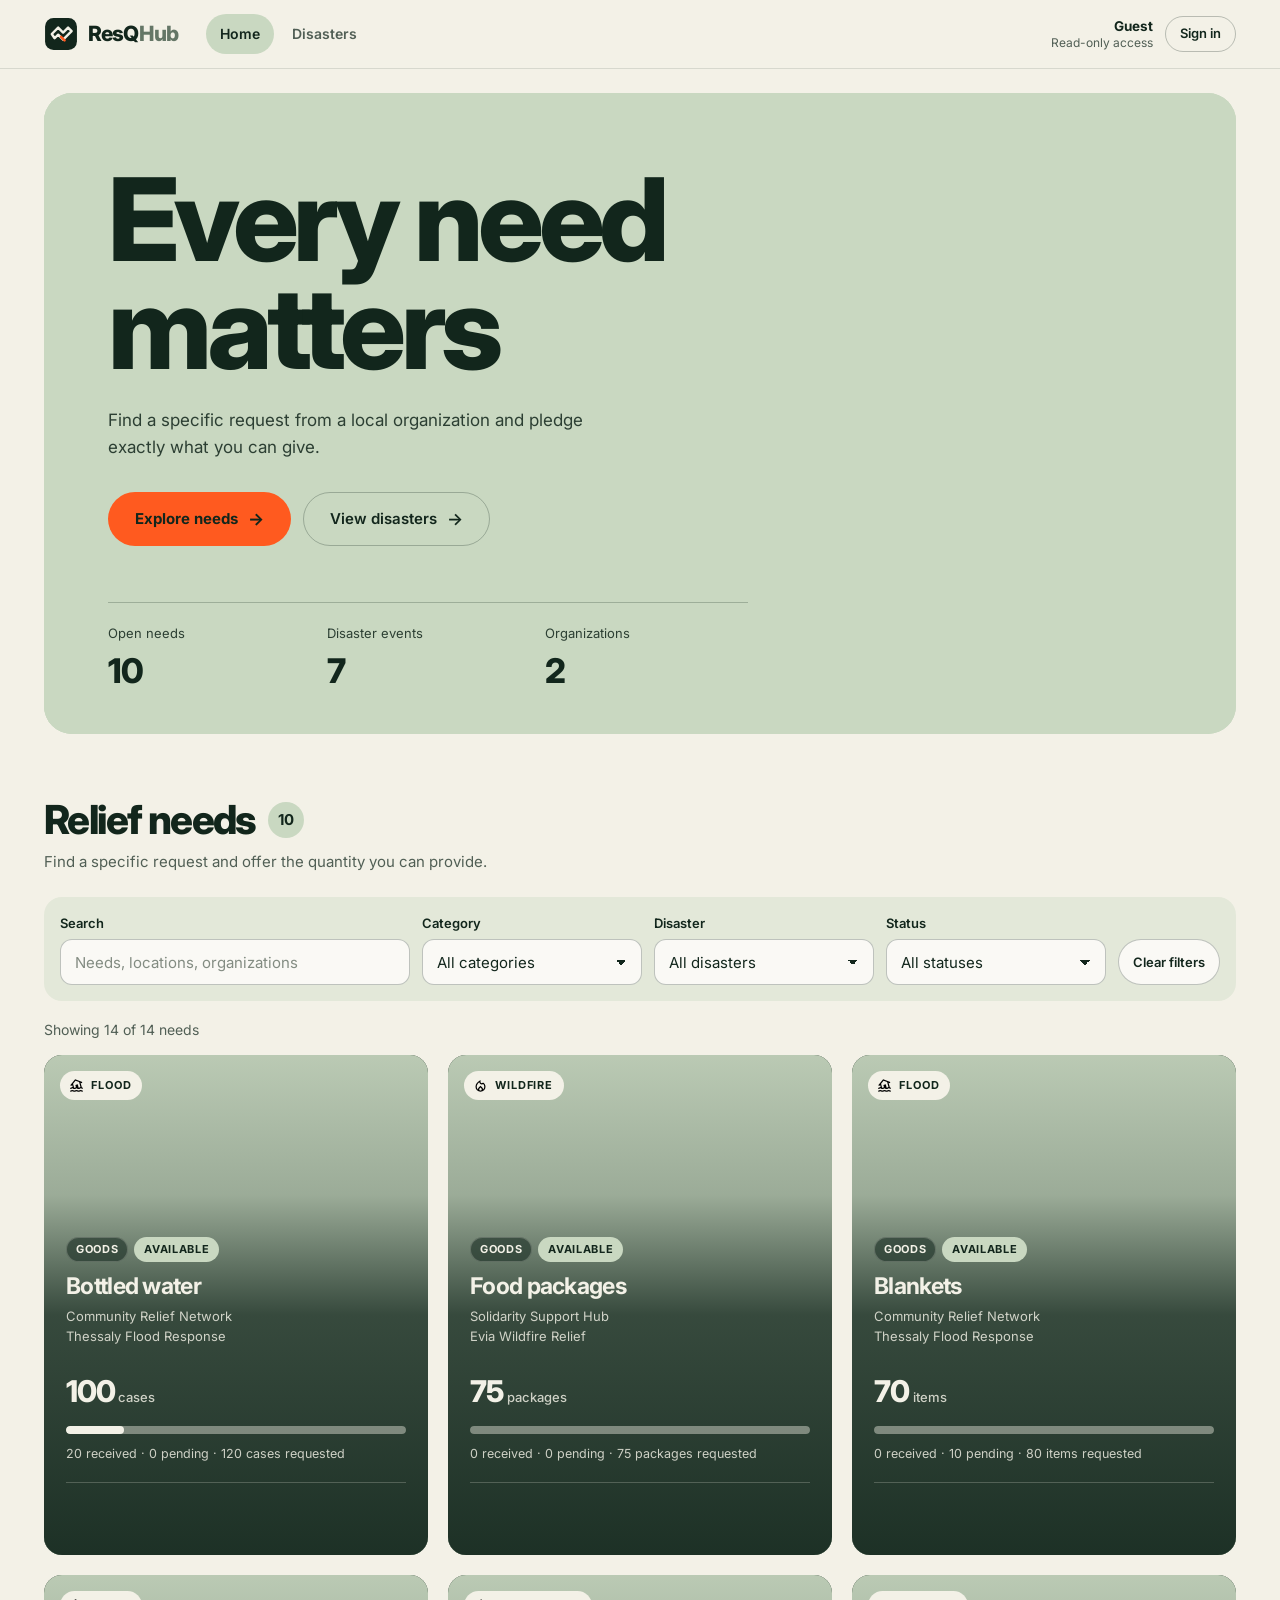
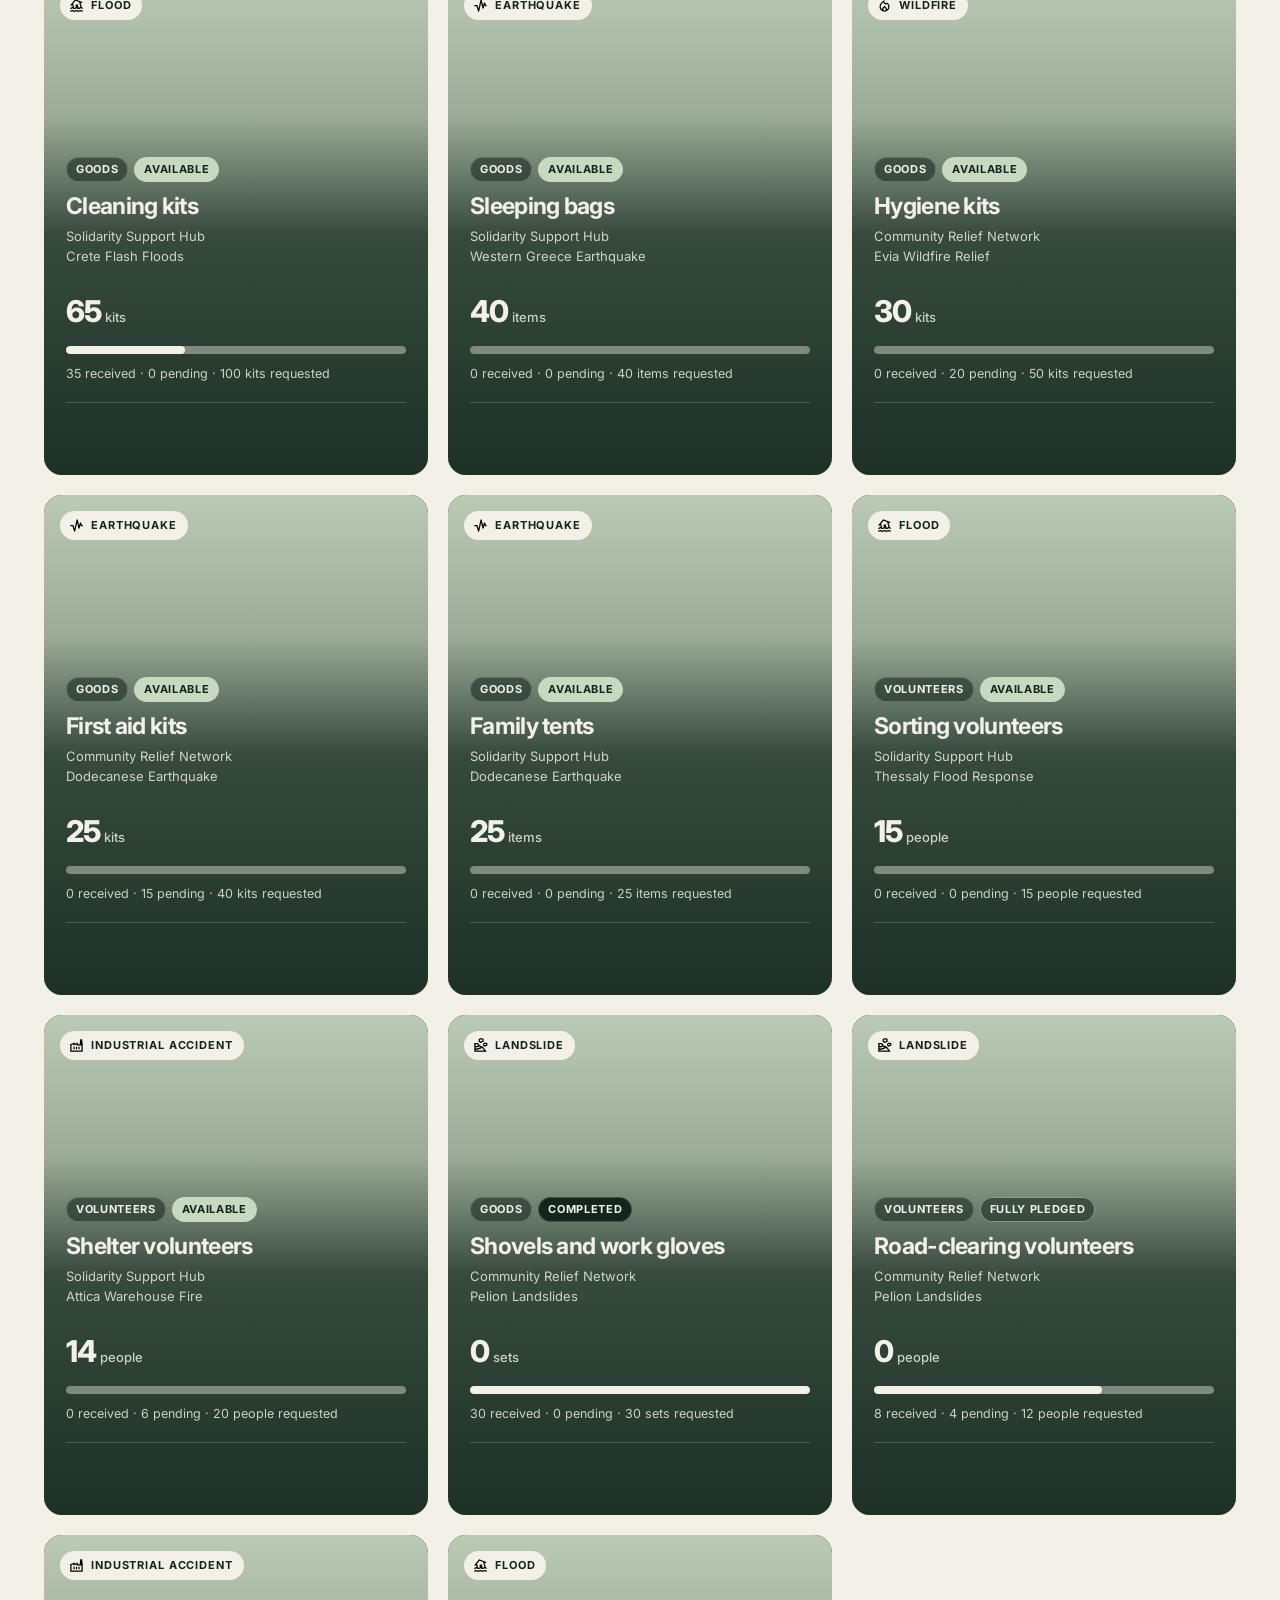
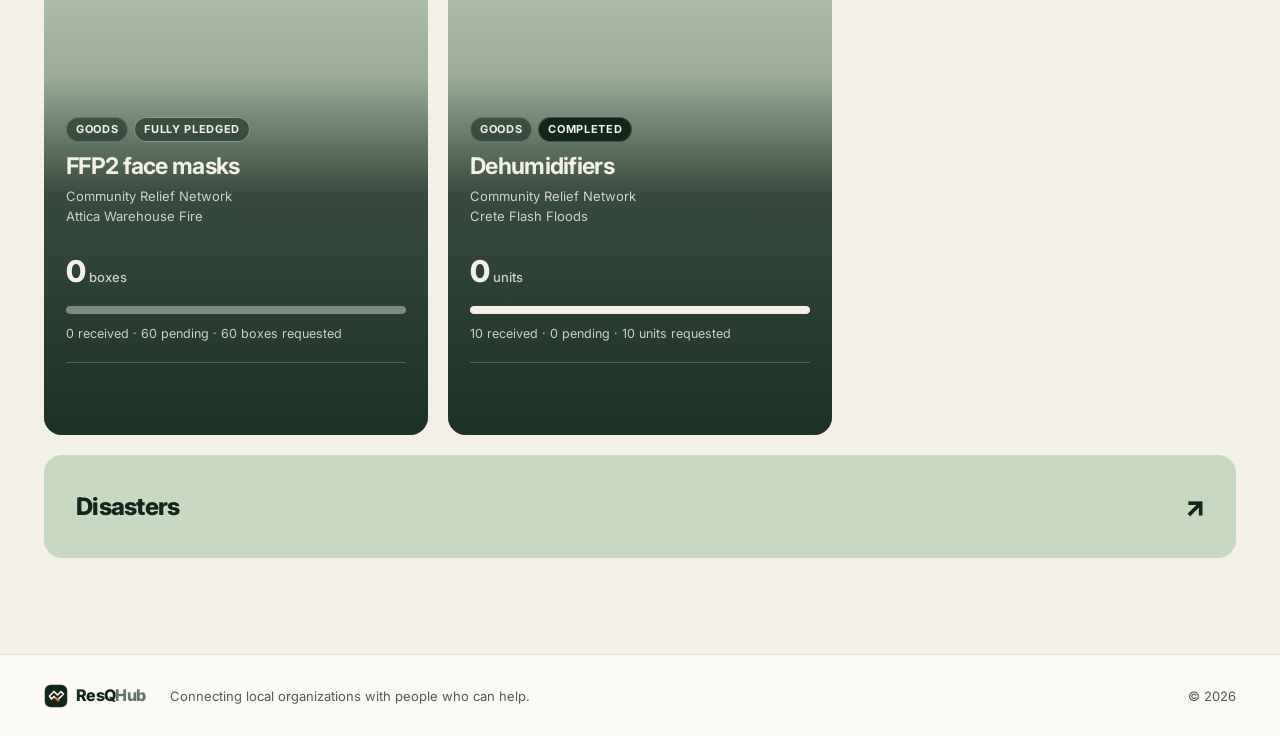
==== commit 681b6c66: "Display ResQHub icon in browser tab" ====
--- a/index.html
+++ b/index.html
@@ -2,6 +2,7 @@
 <html lang="en">
 
 <head>
+    <link rel="icon" type="image/svg+xml" href="icons/favicon.svg">
     <meta charset="utf-8">
     <meta name="viewport" content="width=device-width, initial-scale=1">
     <title>ResQHub | Every need matters</title>
--- a/css/styles.css
+++ b/css/styles.css
@@ -39,9 +39,12 @@
 
   /* Photos (blended into the sage hue, see .photo) */
   --img-hero: url("https://images.unsplash.com/photo-1470770841072-f978cf4d019e?auto=format&fit=crop&w=2000&q=80");
-  --img-flood: url("https://images.unsplash.com/photo-1500534623283-312aade485b7?auto=format&fit=crop&w=900&q=75");
-  --img-fire: url("https://images.unsplash.com/photo-1473448912268-2022ce9509d8?auto=format&fit=crop&w=900&q=75");
-  --img-quake: url("https://images.unsplash.com/photo-1441974231531-c6227db76b6e?auto=format&fit=crop&w=900&q=75");
+  /* Locally stored illustrative images, one for each disaster category. */
+  --img-flood: url("https://images.unsplash.com/photo-1760500959972-27f751e094b1?auto=format&fit=crop&w=1600&q=85");
+  --img-fire: url("https://images.unsplash.com/photo-1759699631373-b8103eddef4b?auto=format&fit=crop&w=1600&q=85");
+  --img-quake: url("https://images.unsplash.com/photo-1677233860259-ce1a8e0f8498?auto=format&fit=crop&w=1600&q=85");
+  --img-landslide: url("https://images.unsplash.com/photo-1687555821474-c0b2ed52a558?auto=format&fit=crop&w=1600&q=85");
+  --img-industrial: url("https://images.unsplash.com/photo-1708300251110-0f0affccb436?auto=format&fit=crop&w=1600&q=85");
 }
 
 /* ---------- 2. Base ---------- */
@@ -98,6 +101,7 @@
 /* Role-based visibility (body[data-role] is set by js/ui.js) */
 body:not([data-role="hub"]) .hub-only { display: none; }
 body[data-role="hub"] .citizen-only { display: none; }
+body[data-role="guest"] .account__who { display: grid; }
 
 /* ---------- 3. Layout ---------- */
 .wrap {
@@ -260,6 +264,7 @@
 .btn--light:hover { --b-bg: var(--surface); }
 
 .btn--lg { min-height: 54px; padding: 0 26px; font-size: 15px; }
+.btn--block { width: 100%; }
 .btn--sm { min-height: 36px; padding: 0 14px; font-size: 13px; }
 
 .btn:disabled,
@@ -510,10 +515,10 @@
 }
 
 .photo--flood { background-image: var(--img-flood); }
-.photo--fire,
-.photo--industrial { background-image: var(--img-fire); }
-.photo--quake,
-.photo--landslide { background-image: var(--img-quake); }
+.photo--fire { background-image: var(--img-fire); }
+.photo--quake { background-image: var(--img-quake); }
+.photo--landslide { background-image: var(--img-landslide); }
+.photo--industrial { background-image: var(--img-industrial); }
 .photo--hero { background-image: var(--img-hero); }
 
 /* ---------- 10. Cards (needs and disaster events) ---------- */
@@ -784,6 +789,36 @@
 
 .on-photo .facts dt { color: var(--on-photo-muted); }
 
+/* Where to bring the pledge is the one fact a contributor must not miss, so it is the brightest block on the photo */
+.callout {
+  display: flex;
+  align-items: center;
+  gap: 14px;
+  margin-top: 18px;
+  padding: 14px 16px;
+  border-radius: var(--radius-sm);
+  background: var(--base);
+  color: var(--ink);
+}
+
+.callout__icon {
+  flex: none;
+  box-sizing: border-box;
+  width: 40px;
+  height: 40px;
+  padding: 9px;
+  border-radius: 50%;
+  background: var(--loud);
+  fill: none;
+  stroke: var(--ink);
+  stroke-width: 2;
+  stroke-linecap: round;
+  stroke-linejoin: round;
+}
+
+.callout__label { color: var(--muted); font-size: 12px; font-weight: 600; }
+.callout__text { margin-top: 1px; font-size: 17px; font-weight: 700; line-height: 1.3; overflow-wrap: anywhere; }
+
 /* ---------- 14. Need rows (disaster details, dashboard) ---------- */
 .rows { display: grid; gap: 12px; }
 
@@ -823,8 +858,7 @@
 
 .row__qty { font-size: 28px; font-weight: 800; letter-spacing: -.04em; line-height: 1.1; }
 .row__qty small { margin-left: 4px; color: var(--muted); font-size: 13px; font-weight: 500; letter-spacing: 0; }
-.row__hint { margin-bottom: 10px; color: var(--muted); font-size: 12.5px; }
-.row__qty + .btn { margin-top: 10px; } /* no hint between them on the dashboard */
+.row__qty + .btn { margin-top: 10px; }
 
 .hub-group + .hub-group { margin-top: 36px; }
 
@@ -903,6 +937,7 @@
 .field { display: flex; flex-direction: column; gap: 6px; min-width: 0; }
 .toolbar .field { flex: 0 1 220px; }
 .toolbar .field--grow { flex: 1 1 320px; }
+.toolbar #reset-filters { min-height: 46px; }
 
 .field__label { font-size: 13px; font-weight: 600; }
 .field__hint { color: var(--muted); font-size: 12.5px; }
@@ -953,9 +988,195 @@
   background-repeat: no-repeat;
 }
 
-.hint { color: var(--muted); font-size: 12.5px; }
-
 .form .actions { margin-top: 4px; }
+
+/* Need form: tighter fields */
+.panel--form .formgrid { gap: 14px 16px; }
+.panel--form textarea.input { min-height: 76px; }
+
+/* Delivery-time picker (js/pages/slot-picker.js): the calendar, and the times of the chosen day beside it */
+.slot-picker {
+  display: grid;
+  grid-template-columns: minmax(0, 65fr) minmax(0, 35fr); /* the calendar and the times, 65 / 35 */
+  gap: 28px;
+  padding: 14px 16px;
+  border: 1px solid var(--line-strong);
+  border-radius: var(--radius-sm);
+  background: var(--surface);
+}
+
+.cal__head {
+  display: flex;
+  align-items: center;
+  justify-content: space-between;
+  margin-bottom: 8px;
+}
+
+.cal__head strong { font-size: 14px; letter-spacing: -.01em; }
+
+.cal__nav {
+  display: grid;
+  place-items: center;
+  width: 28px;
+  height: 28px;
+  border: 1px solid var(--line-strong);
+  border-radius: 50%;
+  background: transparent;
+  color: var(--ink);
+  font-size: 18px;
+  line-height: 1;
+  cursor: pointer;
+  transition: background-color .15s;
+}
+
+.cal__nav:hover:not(:disabled) { background: var(--soft-tint); }
+.cal__nav:disabled { opacity: .35; cursor: not-allowed; }
+
+.cal__grid {
+  display: grid;
+  grid-template-columns: repeat(7, minmax(0, 1fr));
+  gap: 2px;
+}
+
+.cal__dow {
+  padding-bottom: 4px;
+  color: var(--muted);
+  font-size: 10px;
+  font-weight: 700;
+  letter-spacing: .06em;
+  text-align: center;
+  text-transform: uppercase;
+}
+
+.cal__day {
+  position: relative;
+  height: 32px;
+  border: 0;
+  border-radius: 8px;
+  background: transparent;
+  color: var(--ink);
+  font: 600 13px/1 var(--font);
+  cursor: pointer;
+  transition: background-color .15s, color .15s;
+}
+
+.cal__day:hover:not(:disabled) { background: var(--soft-tint); }
+.cal__day:disabled { opacity: .35; cursor: not-allowed; }
+.cal__day.is-today { box-shadow: inset 0 0 0 1px var(--line-strong); }
+.cal__day[aria-pressed="true"] { background: var(--ink); color: var(--base); }
+
+/* A dot under a day that already has chosen times */
+.cal__day.has-times::after {
+  content: "";
+  position: absolute;
+  bottom: 3px;
+  left: 50%;
+  width: 4px;
+  height: 4px;
+  margin-left: -2px;
+  border-radius: 50%;
+  background: var(--loud);
+}
+
+.times { display: flex; flex-direction: column; gap: 10px; min-width: 0; }
+.times__title { display: grid; gap: 1px; }
+.times__title strong { font-size: 14px; letter-spacing: -.01em; }
+.times__title span { color: var(--muted); font-size: 12px; }
+
+.times__grid {
+  display: grid;
+  grid-template-columns: repeat(3, minmax(0, 1fr)); /* three times in every row */
+  align-content: start;
+  gap: 6px;
+}
+
+.time {
+  min-height: 32px;
+  border: 1px solid var(--line-strong);
+  border-radius: var(--pill);
+  background: transparent;
+  color: var(--ink);
+  font: 600 12.5px/1 var(--font);
+  cursor: pointer;
+  transition: background-color .15s, box-shadow .15s;
+}
+
+.time:hover:not(:disabled) { background: var(--soft-tint); }
+.time:disabled { opacity: .35; cursor: not-allowed; }
+.time[aria-pressed="true"] { border-color: var(--ink); background: var(--soft); box-shadow: inset 0 0 0 1px var(--ink); }
+
+/* One-of-several choice shown as buttons (the delivery times on the offer form): a real radio under each */
+.choices { display: flex; flex-wrap: wrap; gap: 8px; }
+.choice { position: relative; }
+
+.choice input {
+  position: absolute;
+  inset: 0;
+  width: 100%;
+  height: 100%;
+  margin: 0;
+  opacity: 0;
+  cursor: pointer;
+}
+
+.choice span {
+  display: inline-flex;
+  align-items: center;
+  min-height: 36px;
+  padding: 0 14px;
+  border: 1px solid var(--line-strong);
+  border-radius: var(--pill);
+  font-size: 13px;
+  font-weight: 600;
+  transition: background-color .15s, box-shadow .15s;
+}
+
+.choice:hover input:not(:disabled) + span { background: var(--soft-tint); }
+.choice input:checked + span { border-color: var(--ink); background: var(--soft); box-shadow: inset 0 0 0 1px var(--ink); }
+.choice input:focus-visible + span { outline: 2px solid var(--ink); outline-offset: 2px; }
+.choice input:disabled { cursor: not-allowed; }
+.choice input:disabled + span { opacity: .5; }
+
+.slot-list {
+  display: flex;
+  flex-wrap: wrap;
+  gap: 8px;
+  margin: 4px 0 0;
+  padding: 0;
+  list-style: none;
+}
+
+.slot-list:empty { display: none; }
+
+.slot-chip {
+  display: inline-flex;
+  align-items: center;
+  gap: 4px;
+  padding: 5px 5px 5px 14px;
+  border-radius: var(--pill);
+  background: var(--soft-tint);
+  box-shadow: inset 0 0 0 1px var(--line);
+  font-size: 13px;
+  font-weight: 600;
+}
+
+.slot-chip button {
+  display: grid;
+  place-items: center;
+  width: 24px;
+  height: 24px;
+  border: 0;
+  border-radius: 50%;
+  background: transparent;
+  color: var(--muted);
+  font-size: 17px;
+  line-height: 1;
+  cursor: pointer;
+  transition: background-color .15s, color .15s;
+}
+
+.slot-chip button:hover { background: color-mix(in srgb, var(--ink) 12%, transparent); color: var(--ink); }
+.slot-chip button:disabled { cursor: not-allowed; opacity: .5; }
 .panel__sub + .form { margin-top: 24px; }
 .form-message:empty { display: none; }
 
@@ -1037,6 +1258,16 @@
 .status--pledged { background: transparent; box-shadow: inset 0 0 0 1px var(--line-strong); }
 .status--declined { background: transparent; color: var(--muted); box-shadow: inset 0 0 0 1px var(--line); }
 
+/* Need statuses on a dark photo card: dark text on the light fill, light text on the others */
+.on-photo .status--available { color: var(--ink); }
+.on-photo .status--pledged {
+  background: var(--glass);
+  color: var(--on-photo);
+  box-shadow: inset 0 0 0 1px color-mix(in srgb, var(--base) 45%, transparent);
+  backdrop-filter: blur(8px);
+}
+.on-photo .status--completed { color: var(--on-photo); box-shadow: inset 0 0 0 1px var(--on-photo-line); }
+
 /* Confirm / decline dialog (offers.html). Native <dialog>: top layer, Esc closes */
 .dialog {
   width: min(100% - 32px, 460px);
@@ -1127,10 +1358,11 @@
 .login__media {
   display: flex;
   flex-direction: column;
-  justify-content: flex-end;
-  gap: 40px;
-  padding: 40px 44px 44px;
+  justify-content: center;
+  align-items: center;
+  padding: 40px 44px;
   border-radius: var(--radius-lg);
+  text-align: center;
 }
 
 .login__title {
@@ -1140,13 +1372,6 @@
   letter-spacing: -.045em;
 }
 
-.login__text {
-  max-width: 440px;
-  margin-top: 22px;
-  color: var(--on-photo-muted);
-  font-size: 16px;
-}
-
 .login__panel {
   display: flex;
   flex-direction: column;
@@ -1155,7 +1380,16 @@
   border-radius: var(--radius-lg);
 }
 
-.login__submit { width: 100%; justify-content: space-between; }
+/* Match the primary and guest buttons: centered labels and equal widths. */
+.login .actions { width: 100%; }
+.login__submit { width: 100%; justify-content: center; position: relative; }
+.login__submit .arrow { position: absolute; right: 22px; }
+.guest-entry { width: 100%; }
+.panel__title--lg + .form { margin-top: 24px; }
+.guest-entry { margin-top: 12px; }
+.guest-entry .btn { width: 100%; }
+.account-prompt { margin-top: 24px; color: var(--muted); font-size: 14px; text-align: center; }
+.account-prompt a { color: var(--ink); font-weight: 600; }
 
 /* ---------- 21. Footer ---------- */
 .footer {
@@ -1230,6 +1464,10 @@
   .cards,
   .formgrid,
   .shortcuts { grid-template-columns: 1fr; }
+  .slot-picker { grid-template-columns: 1fr; gap: 16px; padding: 14px; }
+  .cal__day { height: 36px; }
+  .times__grid { grid-template-columns: repeat(4, minmax(0, 1fr)); }
+  .time { min-height: 36px; }
   .card { min-height: 460px; }
 
   .banner { min-height: 0; padding: 22px 20px 24px; border-radius: 22px; }
@@ -1258,9 +1496,8 @@
   .shortcut { padding: 24px; font-size: 21px; }
 
   .login { margin-top: 16px; gap: 14px; }
-  .login__media { min-height: 240px; padding: 24px 22px; border-radius: 22px; gap: 28px; }
+  .login__media { min-height: 240px; padding: 24px 22px; border-radius: 22px; }
   .login__title { font-size: 46px; }
-  .login__text { margin-top: 14px; font-size: 15px; }
   .login__panel { padding: 24px 20px; border-radius: 22px; }
 }
 
@@ -1272,87 +1509,3 @@
     scroll-behavior: auto !important;
   }
 }
-
-/* Registration and delivery scheduling additions */
-.account-prompt { margin-top:22px; color:var(--muted); font-size:14px; }
-.account-prompt a { color:var(--ink); font-weight:700; text-decoration:underline; }
-.delivery-section { margin:26px 0 20px; padding-top:22px; border-top:1px solid var(--line); }
-.delivery-section .field { margin:15px 0; }
-.slot-entry { display:flex; gap:10px; flex-wrap:wrap; align-items:center; }
-.slot-entry .input { flex:1; min-width:190px; }
-.slot-list { display:grid; gap:8px; margin:12px 0; }
-.slot-item { display:flex; align-items:center; justify-content:space-between; gap:12px; padding:9px 12px; border:1px solid var(--line); border-radius:12px; }
-.delivery-address { padding:12px 14px; border:1px solid var(--line); border-radius:12px; font-weight:600; }
-
-/* English calendar for organization delivery slots. All styles remain external. */
-.english-picker{position:relative;flex:1;min-width:230px}
-.english-picker__trigger{width:100%;text-align:left;cursor:pointer;min-height:44px}
-.english-picker__panel{position:absolute;top:calc(100% + 6px);left:0;z-index:30;width:min(350px,calc(100vw - 44px));padding:16px;background:#fff;border:1px solid #d5ded9;border-radius:14px;box-shadow:0 16px 42px rgba(20,50,38,.16)}
-.english-picker__panel[hidden]{display:none}
-.english-picker__heading{display:flex;align-items:center;justify-content:space-between;gap:10px;margin-bottom:12px}
-.english-picker__calendar{display:grid;grid-template-columns:repeat(7,minmax(0,1fr));gap:4px;text-align:center}
-.english-picker__weekday{font-size:11px;font-weight:700;color:#64756b;padding:5px 0}
-.english-picker__day{border:0;background:transparent;border-radius:8px;min-height:34px;cursor:pointer;font:inherit;color:#243e32}
-.english-picker__day:hover:not(:disabled){background:#e9f2ed}
-.english-picker__day:disabled{opacity:.25;cursor:not-allowed}
-.english-picker__day--selected{background:#255a43!important;color:#fff!important}
-.english-picker__time{display:flex;align-items:center;gap:8px;margin-top:14px}
-.english-picker__time label{font-size:12px;font-weight:600}
-.english-picker__time .input{min-width:0;width:72px;flex:0 0 72px}
-.english-picker__footer{display:flex;justify-content:flex-end;gap:8px;margin-top:14px}
-
-/* Registration: consistent spacing when organization-only fields appear. */
-#register-form .formgrid { column-gap: 22px; row-gap: 20px; }
-#register-form #organization-fields:not([hidden]) { display: grid; gap: 20px; padding-top: 6px; }
-#register-form #organization-fields .field { gap: 9px; }
-#register-form .field__label { line-height: 1.4; }
-#register-form .formgrid .field { gap: 9px; }
-/* Date picker: one clear time selector, no separate hour/minute controls. */
-.english-picker__time { display: grid; grid-template-columns: 1fr; gap: 7px; margin-top: 16px; }
-.english-picker__time label { font-size: 13px; }
-.english-picker__time .input { width: 100%; min-width: 0; flex: none; }
-.english-picker__heading .btn:disabled { opacity: .3; cursor: not-allowed; }
-.english-picker__panel { max-height: min(560px, 78vh); overflow-y: auto; }
-@media (max-width: 540px) { #register-form .formgrid { grid-template-columns: 1fr; } }
-
-/* Guest browsing is read-only; hide all contribution-only prompts. */
-body[data-role="guest"] .citizen-only, body[data-role="guest"] .hub-only { display: none; }
-.guest-entry { margin-top: 1.5rem; padding-top: 1.25rem; border-top: 1px solid var(--line, #e3e7e9); display: grid; gap: .65rem; }
-.guest-entry > p { margin: 0; }
-.guest-entry .btn { justify-self: start; }
-
-/* Offer submission confirmation */
-.offer-success { margin: 32px auto 64px; text-align: center; }
-.offer-success .form-done__actions { justify-content: center; }
-
-/* Standalone contribution confirmation: no overlay or nested panels. */
-.offer-success {
-  position: static;
-  inset: auto;
-  display: block;
-  width: min(100%, 660px);
-  max-width: 660px;
-  margin: 48px auto 72px;
-  padding: 0;
-  border: 0;
-  border-radius: 0;
-  background: transparent;
-  backdrop-filter: none;
-  box-shadow: none;
-  text-align: center;
-}
-.offer-success[hidden] { display: none !important; }
-.offer-success .form-done__box {
-  width: 100%;
-  padding: clamp(28px, 5vw, 52px);
-  border-radius: 22px;
-  box-sizing: border-box;
-  box-shadow: var(--shadow-lift);
-}
-.offer-success .form-done__title { font-size: clamp(25px, 3.5vw, 32px); }
-.offer-success .form-done__text { max-width: 530px; margin: 14px auto 0; line-height: 1.65; }
-.offer-success .form-done__actions { justify-content: center; margin-top: 28px; }
-@media (max-width: 540px) {
-  .offer-success { margin: 24px auto 48px; }
-  .offer-success .form-done__box { padding: 28px 20px; }
-}
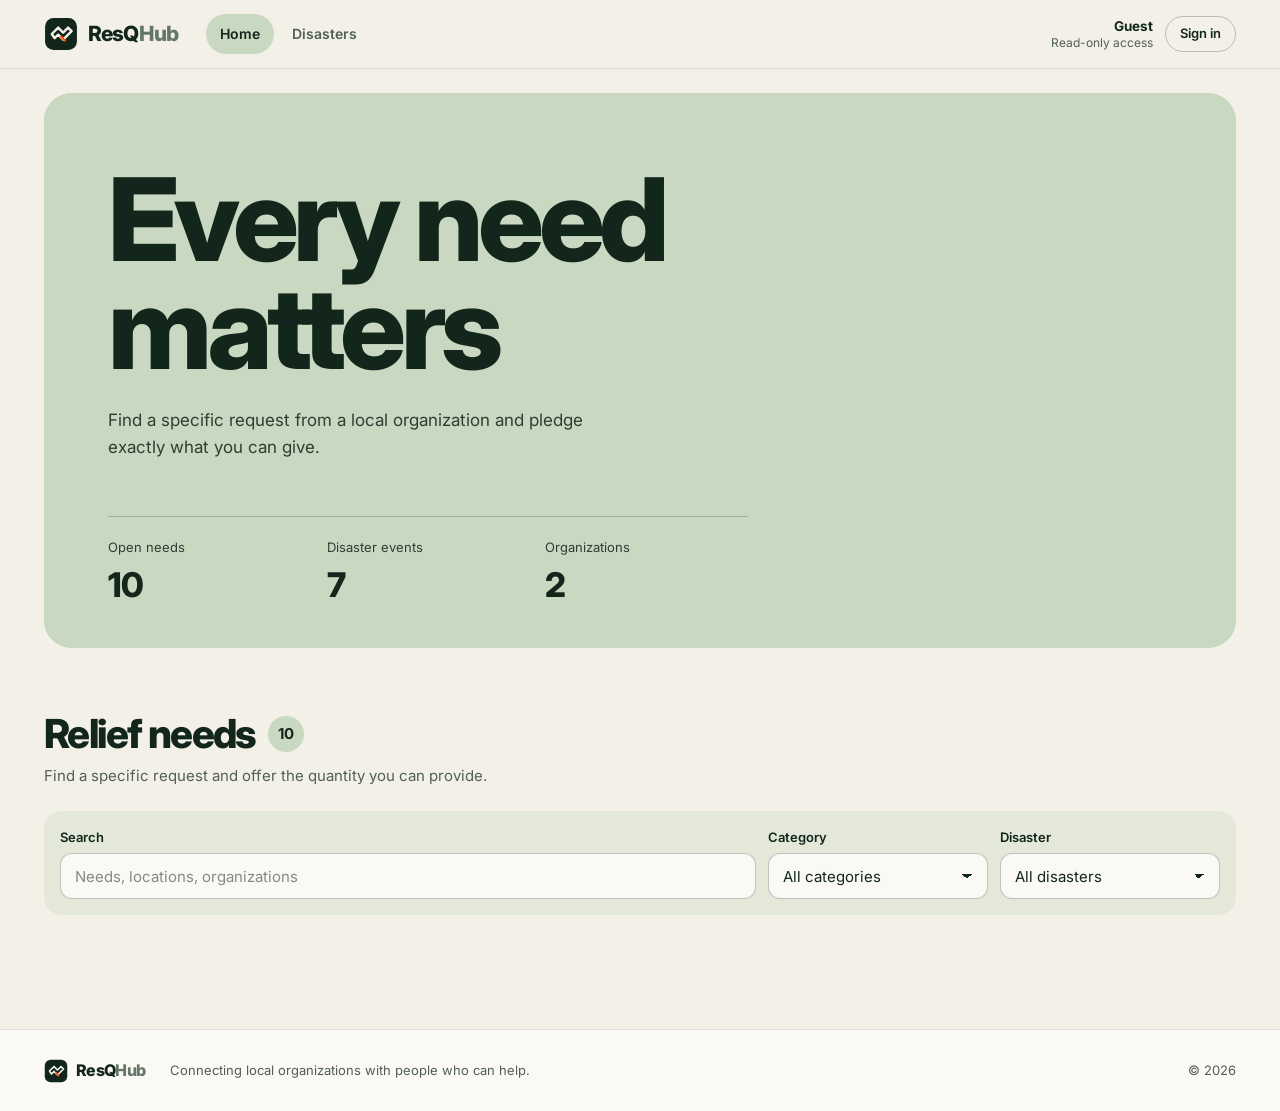
==== commit 24225572: "Remove redundant home page buttons and shortcuts strip The hero's Explore needs and View disasters b" ====
--- a/index.html
+++ b/index.html
@@ -2,7 +2,6 @@
 <html lang="en">
 
 <head>
-    <link rel="icon" type="image/svg+xml" href="icons/favicon.svg">
     <meta charset="utf-8">
     <meta name="viewport" content="width=device-width, initial-scale=1">
     <title>ResQHub | Every need matters</title>
@@ -52,10 +51,8 @@
                 <h1 id="hero-title">Every need<br>matters</h1>
                 <p class="lede citizen-only">Find a specific request from a local organization and pledge exactly what you can give.</p>
                 <p class="lede hub-only">Publish what your organization needs and follow every pledge until it arrives.</p>
-                <div class="actions">
-                    <a class="btn btn--loud btn--lg citizen-only" href="#needs">Explore needs <span class="arrow" aria-hidden="true">→</span></a>
-                    <a class="btn btn--loud btn--lg hub-only" href="need-form.html">Publish a need <span aria-hidden="true">+</span></a>
-                    <a class="btn btn--ghost btn--lg" href="disasters.html">View disasters <span class="arrow" aria-hidden="true">→</span></a>
+                <div class="actions hub-only">
+                    <a class="btn btn--loud btn--lg" href="need-form.html">Publish a need <span aria-hidden="true">+</span></a>
                 </div>
             </div>
             <dl class="hero__stats">
@@ -93,27 +90,11 @@
                         <option value="All">All disasters</option>
                     </select>
                 </div>
-                <div class="field">
-                    <label class="field__label" for="status">Status</label>
-                    <select class="input select" id="status">
-                        <option value="All">All statuses</option>
-                        <option value="available">Available</option>
-                        <option value="pledged">Fully pledged</option>
-                        <option value="completed">Completed</option>
-                    </select>
-                </div>
-                <button class="btn btn--sm" id="reset-filters" type="reset">Clear filters</button>
             </form>
 
             <p class="results-count" id="result-count" aria-live="polite"></p>
             <div class="cards" id="results"></div>
         </section>
-
-        <nav class="shortcuts" aria-label="Shortcuts">
-            <a class="shortcut" href="disasters.html">Disasters <span aria-hidden="true">↗</span></a>
-            <a class="shortcut hub-only" href="dashboard.html">My organization <span aria-hidden="true">↗</span></a>
-            <a class="shortcut hub-only" href="offers.html">Incoming offers <span aria-hidden="true">↗</span></a>
-        </nav>
     </main>
 
     <footer class="footer">
--- a/css/styles.css
+++ b/css/styles.css
@@ -39,12 +39,9 @@
 
   /* Photos (blended into the sage hue, see .photo) */
   --img-hero: url("https://images.unsplash.com/photo-1470770841072-f978cf4d019e?auto=format&fit=crop&w=2000&q=80");
-  /* Locally stored illustrative images, one for each disaster category. */
-  --img-flood: url("https://images.unsplash.com/photo-1760500959972-27f751e094b1?auto=format&fit=crop&w=1600&q=85");
-  --img-fire: url("https://images.unsplash.com/photo-1759699631373-b8103eddef4b?auto=format&fit=crop&w=1600&q=85");
-  --img-quake: url("https://images.unsplash.com/photo-1677233860259-ce1a8e0f8498?auto=format&fit=crop&w=1600&q=85");
-  --img-landslide: url("https://images.unsplash.com/photo-1687555821474-c0b2ed52a558?auto=format&fit=crop&w=1600&q=85");
-  --img-industrial: url("https://images.unsplash.com/photo-1708300251110-0f0affccb436?auto=format&fit=crop&w=1600&q=85");
+  --img-flood: url("https://images.unsplash.com/photo-1500534623283-312aade485b7?auto=format&fit=crop&w=900&q=75");
+  --img-fire: url("https://images.unsplash.com/photo-1473448912268-2022ce9509d8?auto=format&fit=crop&w=900&q=75");
+  --img-quake: url("https://images.unsplash.com/photo-1441974231531-c6227db76b6e?auto=format&fit=crop&w=900&q=75");
 }
 
 /* ---------- 2. Base ---------- */
@@ -101,7 +98,6 @@
 /* Role-based visibility (body[data-role] is set by js/ui.js) */
 body:not([data-role="hub"]) .hub-only { display: none; }
 body[data-role="hub"] .citizen-only { display: none; }
-body[data-role="guest"] .account__who { display: grid; }
 
 /* ---------- 3. Layout ---------- */
 .wrap {
@@ -515,10 +511,10 @@
 }
 
 .photo--flood { background-image: var(--img-flood); }
-.photo--fire { background-image: var(--img-fire); }
-.photo--quake { background-image: var(--img-quake); }
-.photo--landslide { background-image: var(--img-landslide); }
-.photo--industrial { background-image: var(--img-industrial); }
+.photo--fire,
+.photo--industrial { background-image: var(--img-fire); }
+.photo--quake,
+.photo--landslide { background-image: var(--img-quake); }
 .photo--hero { background-image: var(--img-hero); }
 
 /* ---------- 10. Cards (needs and disaster events) ---------- */
@@ -937,7 +933,6 @@
 .field { display: flex; flex-direction: column; gap: 6px; min-width: 0; }
 .toolbar .field { flex: 0 1 220px; }
 .toolbar .field--grow { flex: 1 1 320px; }
-.toolbar #reset-filters { min-height: 46px; }
 
 .field__label { font-size: 13px; font-weight: 600; }
 .field__hint { color: var(--muted); font-size: 12.5px; }
@@ -1304,7 +1299,7 @@
   margin-top: 24px;
 }
 
-/* ---------- 19. Empty states and shortcuts ---------- */
+/* ---------- 19. Empty states ---------- */
 .empty {
   grid-column: 1 / -1;
   display: grid;
@@ -1320,32 +1315,6 @@
 .empty__title { color: var(--ink); font-size: 18px; font-weight: 700; }
 .empty .btn { margin-top: 6px; }
 
-.shortcuts {
-  display: grid;
-  grid-template-columns: repeat(auto-fit, minmax(260px, 1fr));
-  gap: 20px;
-  margin-top: 20px;
-}
-
-.shortcut {
-  display: flex;
-  align-items: center;
-  justify-content: space-between;
-  gap: 16px;
-  padding: 30px 32px;
-  border-radius: var(--radius);
-  background: var(--soft);
-  font-size: 24px;
-  font-weight: 800;
-  letter-spacing: -.03em;
-  text-decoration: none;
-  transition: background-color .15s;
-}
-
-.shortcut:hover { background: color-mix(in srgb, var(--soft) 70%, var(--base)); }
-.shortcut span { font-size: 28px; transition: transform .2s; }
-.shortcut:hover span { transform: translate(3px, -3px); }
-
 /* ---------- 20. Login ---------- */
 .login {
   display: grid;
@@ -1380,11 +1349,7 @@
   border-radius: var(--radius-lg);
 }
 
-/* Match the primary and guest buttons: centered labels and equal widths. */
-.login .actions { width: 100%; }
-.login__submit { width: 100%; justify-content: center; position: relative; }
-.login__submit .arrow { position: absolute; right: 22px; }
-.guest-entry { width: 100%; }
+.login__submit { width: 100%; justify-content: space-between; }
 .panel__title--lg + .form { margin-top: 24px; }
 .guest-entry { margin-top: 12px; }
 .guest-entry .btn { width: 100%; }
@@ -1462,8 +1427,7 @@
   .section__head { flex-direction: column; align-items: flex-start; }
 
   .cards,
-  .formgrid,
-  .shortcuts { grid-template-columns: 1fr; }
+  .formgrid { grid-template-columns: 1fr; }
   .slot-picker { grid-template-columns: 1fr; gap: 16px; padding: 14px; }
   .cal__day { height: 36px; }
   .times__grid { grid-template-columns: repeat(4, minmax(0, 1fr)); }
@@ -1493,7 +1457,6 @@
   .form-done { padding: 24px 16px; }
   .form-done__box { padding: 24px 20px 22px; }
   .form-done__actions .btn { flex: 1 1 100%; }
-  .shortcut { padding: 24px; font-size: 21px; }
 
   .login { margin-top: 16px; gap: 14px; }
   .login__media { min-height: 240px; padding: 24px 22px; border-radius: 22px; }
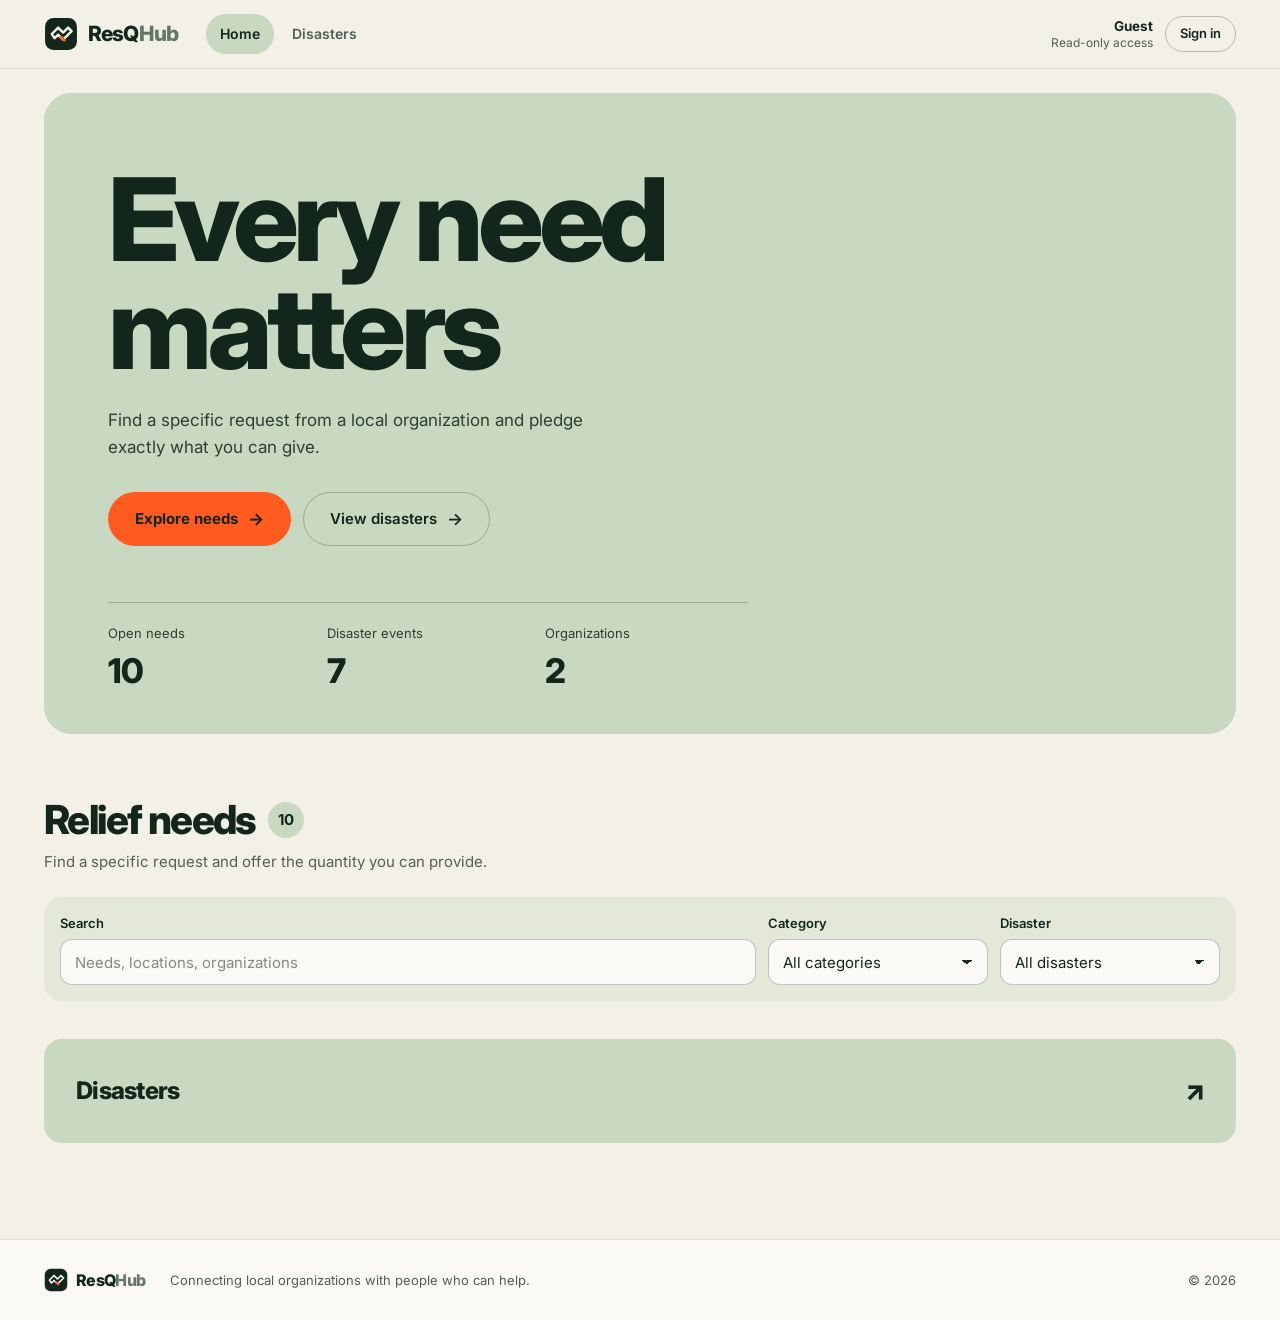
==== commit 04b55e93: "Replace the tab icon and post images" ====
--- a/index.html
+++ b/index.html
@@ -6,6 +6,7 @@
     <meta name="viewport" content="width=device-width, initial-scale=1">
     <title>ResQHub | Every need matters</title>
     <meta name="description" content="Find relief needs published by local organizations and pledge what you can give.">
+    <link rel="icon" type="image/svg+xml" href="icons/favicon.svg">
     <link rel="preconnect" href="https://fonts.googleapis.com">
     <link rel="preconnect" href="https://fonts.gstatic.com" crossorigin>
     <link rel="stylesheet" href="https://fonts.googleapis.com/css2?family=Inter:wght@400;500;600;700;800&display=swap">
@@ -51,8 +52,10 @@
                 <h1 id="hero-title">Every need<br>matters</h1>
                 <p class="lede citizen-only">Find a specific request from a local organization and pledge exactly what you can give.</p>
                 <p class="lede hub-only">Publish what your organization needs and follow every pledge until it arrives.</p>
-                <div class="actions hub-only">
-                    <a class="btn btn--loud btn--lg" href="need-form.html">Publish a need <span aria-hidden="true">+</span></a>
+                <div class="actions">
+                    <a class="btn btn--loud btn--lg citizen-only" href="#needs">Explore needs <span class="arrow" aria-hidden="true">→</span></a>
+                    <a class="btn btn--loud btn--lg hub-only" href="need-form.html">Publish a need <span aria-hidden="true">+</span></a>
+                    <a class="btn btn--ghost btn--lg" href="disasters.html">View disasters <span class="arrow" aria-hidden="true">→</span></a>
                 </div>
             </div>
             <dl class="hero__stats">
@@ -95,6 +98,12 @@
             <p class="results-count" id="result-count" aria-live="polite"></p>
             <div class="cards" id="results"></div>
         </section>
+
+        <nav class="shortcuts" aria-label="Shortcuts">
+            <a class="shortcut" href="disasters.html">Disasters <span aria-hidden="true">↗</span></a>
+            <a class="shortcut hub-only" href="dashboard.html">My organization <span aria-hidden="true">↗</span></a>
+            <a class="shortcut hub-only" href="offers.html">Incoming offers <span aria-hidden="true">↗</span></a>
+        </nav>
     </main>
 
     <footer class="footer">
--- a/css/styles.css
+++ b/css/styles.css
@@ -37,11 +37,13 @@
   --shadow-lift: 0 22px 40px -22px color-mix(in srgb, var(--ink) 40%, transparent);
   --font: "Inter", system-ui, -apple-system, "Segoe UI", Roboto, Arial, sans-serif;
 
-  /* Photos (blended into the sage hue, see .photo) */
+  /* Photos: the hero is blended into the sage hue (see .photo--hero); event photos are used as they are */
   --img-hero: url("https://images.unsplash.com/photo-1470770841072-f978cf4d019e?auto=format&fit=crop&w=2000&q=80");
-  --img-flood: url("https://images.unsplash.com/photo-1500534623283-312aade485b7?auto=format&fit=crop&w=900&q=75");
-  --img-fire: url("https://images.unsplash.com/photo-1473448912268-2022ce9509d8?auto=format&fit=crop&w=900&q=75");
-  --img-quake: url("https://images.unsplash.com/photo-1441974231531-c6227db76b6e?auto=format&fit=crop&w=900&q=75");
+  --img-flood: url("../images/flood.webp");
+  --img-fire: url("../images/wildfire.webp");
+  --img-industrial: url("../images/industrial.webp");
+  --img-quake: url("../images/earthquake.webp");
+  --img-landslide: url("../images/landslide.webp");
 }
 
 /* ---------- 2. Base ---------- */
@@ -498,7 +500,7 @@
       color-mix(in srgb, var(--ink) 28%, transparent) 100%);
 }
 
-/* Luminosity blend: the photo keeps its light and shade but takes the sage hue */
+/* Event photos are pre-graded; only the hero is luminosity-blended into the sage hue */
 .photo {
   position: absolute;
   inset: 0;
@@ -506,16 +508,15 @@
   background-color: var(--soft);
   background-position: center;
   background-size: cover;
-  background-blend-mode: luminosity;
   transition: transform .6s ease;
 }
 
 .photo--flood { background-image: var(--img-flood); }
-.photo--fire,
-.photo--industrial { background-image: var(--img-fire); }
-.photo--quake,
-.photo--landslide { background-image: var(--img-quake); }
-.photo--hero { background-image: var(--img-hero); }
+.photo--fire { background-image: var(--img-fire); }
+.photo--industrial { background-image: var(--img-industrial); }
+.photo--quake { background-image: var(--img-quake); }
+.photo--landslide { background-image: var(--img-landslide); }
+.photo--hero { background-image: var(--img-hero); background-blend-mode: luminosity; }
 
 /* ---------- 10. Cards (needs and disaster events) ---------- */
 .cards {
@@ -1299,7 +1300,7 @@
   margin-top: 24px;
 }
 
-/* ---------- 19. Empty states ---------- */
+/* ---------- 19. Empty states and shortcuts ---------- */
 .empty {
   grid-column: 1 / -1;
   display: grid;
@@ -1314,6 +1315,32 @@
 
 .empty__title { color: var(--ink); font-size: 18px; font-weight: 700; }
 .empty .btn { margin-top: 6px; }
+
+.shortcuts {
+  display: grid;
+  grid-template-columns: repeat(auto-fit, minmax(260px, 1fr));
+  gap: 20px;
+  margin-top: 20px;
+}
+
+.shortcut {
+  display: flex;
+  align-items: center;
+  justify-content: space-between;
+  gap: 16px;
+  padding: 30px 32px;
+  border-radius: var(--radius);
+  background: var(--soft);
+  font-size: 24px;
+  font-weight: 800;
+  letter-spacing: -.03em;
+  text-decoration: none;
+  transition: background-color .15s;
+}
+
+.shortcut:hover { background: color-mix(in srgb, var(--soft) 70%, var(--base)); }
+.shortcut span { font-size: 28px; transition: transform .2s; }
+.shortcut:hover span { transform: translate(3px, -3px); }
 
 /* ---------- 20. Login ---------- */
 .login {
@@ -1427,7 +1454,8 @@
   .section__head { flex-direction: column; align-items: flex-start; }
 
   .cards,
-  .formgrid { grid-template-columns: 1fr; }
+  .formgrid,
+  .shortcuts { grid-template-columns: 1fr; }
   .slot-picker { grid-template-columns: 1fr; gap: 16px; padding: 14px; }
   .cal__day { height: 36px; }
   .times__grid { grid-template-columns: repeat(4, minmax(0, 1fr)); }
@@ -1457,6 +1485,7 @@
   .form-done { padding: 24px 16px; }
   .form-done__box { padding: 24px 20px 22px; }
   .form-done__actions .btn { flex: 1 1 100%; }
+  .shortcut { padding: 24px; font-size: 21px; }
 
   .login { margin-top: 16px; gap: 14px; }
   .login__media { min-height: 240px; padding: 24px 22px; border-radius: 22px; }
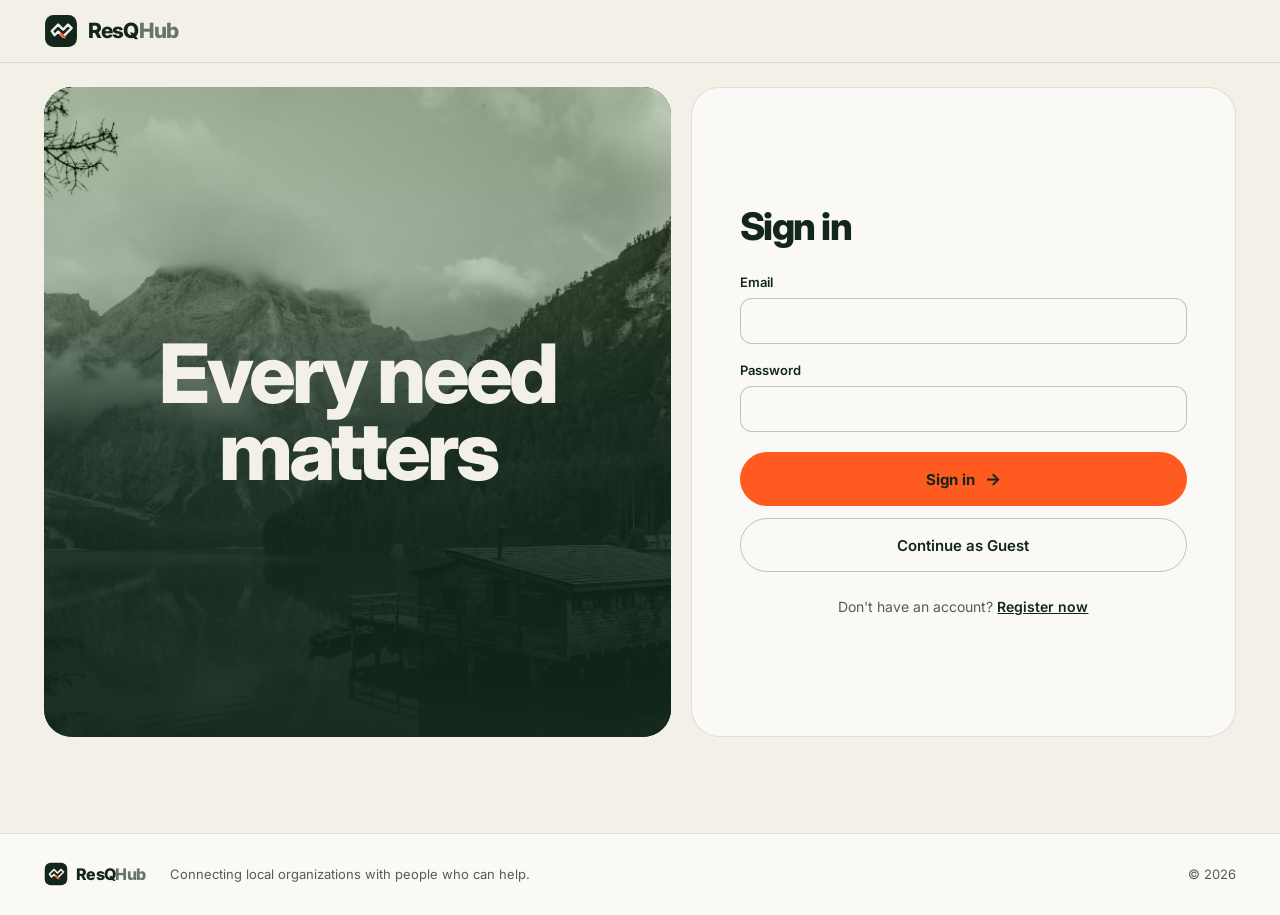
==== commit 3257f903: "Use sharp local photos blended into the sage palette; drop home shortcuts Photos: save the five 1600" ====
--- a/index.html
+++ b/index.html
@@ -98,12 +98,6 @@
             <p class="results-count" id="result-count" aria-live="polite"></p>
             <div class="cards" id="results"></div>
         </section>
-
-        <nav class="shortcuts" aria-label="Shortcuts">
-            <a class="shortcut" href="disasters.html">Disasters <span aria-hidden="true">↗</span></a>
-            <a class="shortcut hub-only" href="dashboard.html">My organization <span aria-hidden="true">↗</span></a>
-            <a class="shortcut hub-only" href="offers.html">Incoming offers <span aria-hidden="true">↗</span></a>
-        </nav>
     </main>
 
     <footer class="footer">
--- a/css/styles.css
+++ b/css/styles.css
@@ -37,8 +37,8 @@
   --shadow-lift: 0 22px 40px -22px color-mix(in srgb, var(--ink) 40%, transparent);
   --font: "Inter", system-ui, -apple-system, "Segoe UI", Roboto, Arial, sans-serif;
 
-  /* Photos: the hero is blended into the sage hue (see .photo--hero); event photos are used as they are */
-  --img-hero: url("https://images.unsplash.com/photo-1470770841072-f978cf4d019e?auto=format&fit=crop&w=2000&q=80");
+  /* Photos: local files in images/, all blended into the sage hue (see .photo) */
+  --img-hero: url("../images/hero.webp");
   --img-flood: url("../images/flood.webp");
   --img-fire: url("../images/wildfire.webp");
   --img-industrial: url("../images/industrial.webp");
@@ -500,7 +500,7 @@
       color-mix(in srgb, var(--ink) 28%, transparent) 100%);
 }
 
-/* Event photos are pre-graded; only the hero is luminosity-blended into the sage hue */
+/* Photos sit on a sage ground. The hero is fully blended into it (luminosity); see .photo:not(.photo--hero) for the others */
 .photo {
   position: absolute;
   inset: 0;
@@ -511,8 +511,26 @@
   transition: transform .6s ease;
 }
 
+/* Event photos keep their light and shade on the sage ground (luminosity, like the hero), and the
+   ::before layer lays part of their real colour back on top (--photo-colour, 0 to 1), so the picture
+   stays sharp and natural while the palette stays sage, cream and orange. */
+.photo:not(.photo--hero) {
+  background-color: var(--soft);
+  background-blend-mode: luminosity;
+}
+
+.photo:not(.photo--hero)::before {
+  content: "";
+  position: absolute;
+  inset: 0;
+  background-image: inherit;
+  background-position: inherit;
+  background-size: inherit;
+  opacity: var(--photo-colour, .3);
+}
+
 .photo--flood { background-image: var(--img-flood); }
-.photo--fire { background-image: var(--img-fire); }
+.photo--fire { background-image: var(--img-fire); --photo-colour: .5; } /* keep the flames orange */
 .photo--industrial { background-image: var(--img-industrial); }
 .photo--quake { background-image: var(--img-quake); }
 .photo--landslide { background-image: var(--img-landslide); }
@@ -765,6 +783,144 @@
   margin-top: 24px;
 }
 
+/* Pledge confirmation (offer.html): replaces the form once a pledge is submitted.
+   The disaster's photo heads the card; the check mark pops in and draws itself. */
+.pledge-done { max-width: 720px; margin: 40px auto 0; }
+
+.pledge-done__card {
+  overflow: hidden;
+  border: 1px solid var(--line);
+  border-radius: var(--radius-lg);
+  background: var(--surface);
+  box-shadow: var(--shadow-lift);
+  animation: pledge-rise .5s cubic-bezier(.2, .7, .2, 1) both;
+}
+
+.pledge-done__card:focus { outline: none; }
+
+.pledge-done__head { padding: 44px 36px 36px; text-align: center; }
+
+.pledge-done__head::after {
+  background: linear-gradient(180deg,
+      color-mix(in srgb, var(--ink) 62%, transparent) 0%,
+      color-mix(in srgb, var(--ink) 92%, transparent) 100%);
+}
+
+.pledge-done__check { width: 76px; height: 76px; margin: 0 auto 20px; overflow: visible; }
+
+.pledge-done__check circle {
+  fill: var(--soft);
+  transform-box: fill-box;
+  transform-origin: center;
+  animation: pledge-pop .55s .15s cubic-bezier(.3, 1.5, .5, 1) both;
+}
+
+.pledge-done__check path {
+  fill: none;
+  stroke: var(--ink);
+  stroke-width: 4.5;
+  stroke-linecap: round;
+  stroke-linejoin: round;
+  stroke-dasharray: 40;
+  animation: pledge-draw .4s .6s ease-out both;
+}
+
+.pledge-done__eyebrow {
+  color: var(--soft);
+  font-size: 12px;
+  font-weight: 700;
+  letter-spacing: .12em;
+  text-transform: uppercase;
+}
+
+.pledge-done__title {
+  margin-top: 8px;
+  font-size: clamp(30px, 4.4vw, 44px);
+  font-weight: 800;
+  letter-spacing: -.045em;
+  line-height: 1.05;
+  overflow-wrap: anywhere;
+}
+
+.pledge-done__lead {
+  max-width: 500px;
+  margin: 14px auto 0;
+  color: var(--on-photo-muted);
+  font-size: 16px;
+}
+
+.pledge-done__body { padding: 28px 36px 34px; }
+
+.receipt { margin: 0; border: 1px solid var(--line); border-radius: var(--radius); overflow: hidden; }
+
+.receipt__row {
+  display: flex;
+  align-items: baseline;
+  justify-content: space-between;
+  gap: 8px 20px;
+  padding: 13px 18px;
+}
+
+.receipt__row + .receipt__row { border-top: 1px solid var(--line); }
+.receipt dt { flex: none; color: var(--muted); font-size: 13.5px; }
+.receipt dd { margin: 0; font-size: 15px; font-weight: 600; text-align: right; overflow-wrap: anywhere; }
+
+.receipt__row--main { align-items: center; background: var(--soft-tint); }
+.receipt__row--main dt { color: var(--ink-on-soft); font-weight: 600; }
+.receipt__row--main dd { font-size: 26px; font-weight: 800; letter-spacing: -.035em; }
+
+.pledge-done__next { margin-top: 30px; font-size: 17px; font-weight: 800; letter-spacing: -.025em; }
+
+/* Three steps on a vertical line: done (green), your turn (orange), then the organization's */
+.steps { margin: 16px 0 0; padding: 0; list-style: none; counter-reset: step; }
+
+.steps__item {
+  position: relative;
+  padding: 0 0 20px 46px;
+  color: var(--muted);
+  font-size: 14.5px;
+  counter-increment: step;
+}
+
+.steps__item:last-child { padding-bottom: 0; }
+.steps__item strong { display: block; color: var(--ink); font-size: 15px; font-weight: 700; }
+
+.steps__item::before {
+  content: counter(step);
+  position: absolute;
+  top: 0;
+  left: 0;
+  display: grid;
+  place-items: center;
+  width: 32px;
+  height: 32px;
+  border-radius: 50%;
+  background: var(--soft-tint);
+  box-shadow: inset 0 0 0 1px var(--line-strong);
+  color: var(--ink);
+  font-size: 13px;
+  font-weight: 800;
+}
+
+.steps__item:not(:last-child)::after {
+  content: "";
+  position: absolute;
+  top: 38px;
+  bottom: 6px;
+  left: 15.5px;
+  width: 1px;
+  background: var(--line-strong);
+}
+
+.steps__item.is-done::before { content: "✓"; background: var(--ink); box-shadow: none; color: var(--base); }
+.steps__item.is-next::before { background: var(--loud); box-shadow: none; color: var(--on-loud); }
+
+.pledge-done__actions { margin-top: 30px; padding-top: 24px; border-top: 1px solid var(--line); }
+
+@keyframes pledge-rise { from { opacity: 0; transform: translateY(18px); } }
+@keyframes pledge-pop { from { opacity: 0; transform: scale(.4); } }
+@keyframes pledge-draw { from { stroke-dashoffset: 40; } }
+
 .facts {
   display: grid;
   grid-template-columns: repeat(3, minmax(0, 1fr));
@@ -1191,6 +1347,7 @@
 }
 
 .notice--ok::before,
+.notice--info::before,
 .notice--error::before {
   flex: none;
   display: inline-grid;
@@ -1203,6 +1360,7 @@
 }
 
 .notice--ok::before { content: "✓"; background: var(--ink); color: var(--base); }
+.notice--info::before { content: "i"; background: var(--ink); color: var(--base); font-style: normal; }
 .notice--error { background: color-mix(in srgb, var(--loud) 12%, var(--surface)); }
 .notice--error::before { content: "!"; background: var(--loud); color: var(--on-loud); }
 
@@ -1300,7 +1458,7 @@
   margin-top: 24px;
 }
 
-/* ---------- 19. Empty states and shortcuts ---------- */
+/* ---------- 19. Empty states ---------- */
 .empty {
   grid-column: 1 / -1;
   display: grid;
@@ -1316,32 +1474,6 @@
 .empty__title { color: var(--ink); font-size: 18px; font-weight: 700; }
 .empty .btn { margin-top: 6px; }
 
-.shortcuts {
-  display: grid;
-  grid-template-columns: repeat(auto-fit, minmax(260px, 1fr));
-  gap: 20px;
-  margin-top: 20px;
-}
-
-.shortcut {
-  display: flex;
-  align-items: center;
-  justify-content: space-between;
-  gap: 16px;
-  padding: 30px 32px;
-  border-radius: var(--radius);
-  background: var(--soft);
-  font-size: 24px;
-  font-weight: 800;
-  letter-spacing: -.03em;
-  text-decoration: none;
-  transition: background-color .15s;
-}
-
-.shortcut:hover { background: color-mix(in srgb, var(--soft) 70%, var(--base)); }
-.shortcut span { font-size: 28px; transition: transform .2s; }
-.shortcut:hover span { transform: translate(3px, -3px); }
-
 /* ---------- 20. Login ---------- */
 .login {
   display: grid;
@@ -1376,7 +1508,7 @@
   border-radius: var(--radius-lg);
 }
 
-.login__submit { width: 100%; justify-content: space-between; }
+.actions .btn.login__submit { width: 100%; justify-content: center; }
 .panel__title--lg + .form { margin-top: 24px; }
 .guest-entry { margin-top: 12px; }
 .guest-entry .btn { width: 100%; }
@@ -1455,7 +1587,6 @@
 
   .cards,
   .formgrid,
-  .shortcuts { grid-template-columns: 1fr; }
   .slot-picker { grid-template-columns: 1fr; gap: 16px; padding: 14px; }
   .cal__day { height: 36px; }
   .times__grid { grid-template-columns: repeat(4, minmax(0, 1fr)); }
@@ -1485,7 +1616,11 @@
   .form-done { padding: 24px 16px; }
   .form-done__box { padding: 24px 20px 22px; }
   .form-done__actions .btn { flex: 1 1 100%; }
-  .shortcut { padding: 24px; font-size: 21px; }
+  .pledge-done { margin-top: 20px; }
+  .pledge-done__head { padding: 32px 20px 28px; }
+  .pledge-done__check { width: 64px; height: 64px; }
+  .pledge-done__body { padding: 22px 18px 26px; }
+  .receipt__row { padding: 12px 14px; }
 
   .login { margin-top: 16px; gap: 14px; }
   .login__media { min-height: 240px; padding: 24px 22px; border-radius: 22px; }
@@ -1498,6 +1633,7 @@
   *::before,
   *::after {
     transition: none !important;
+    animation: none !important;
     scroll-behavior: auto !important;
   }
 }
